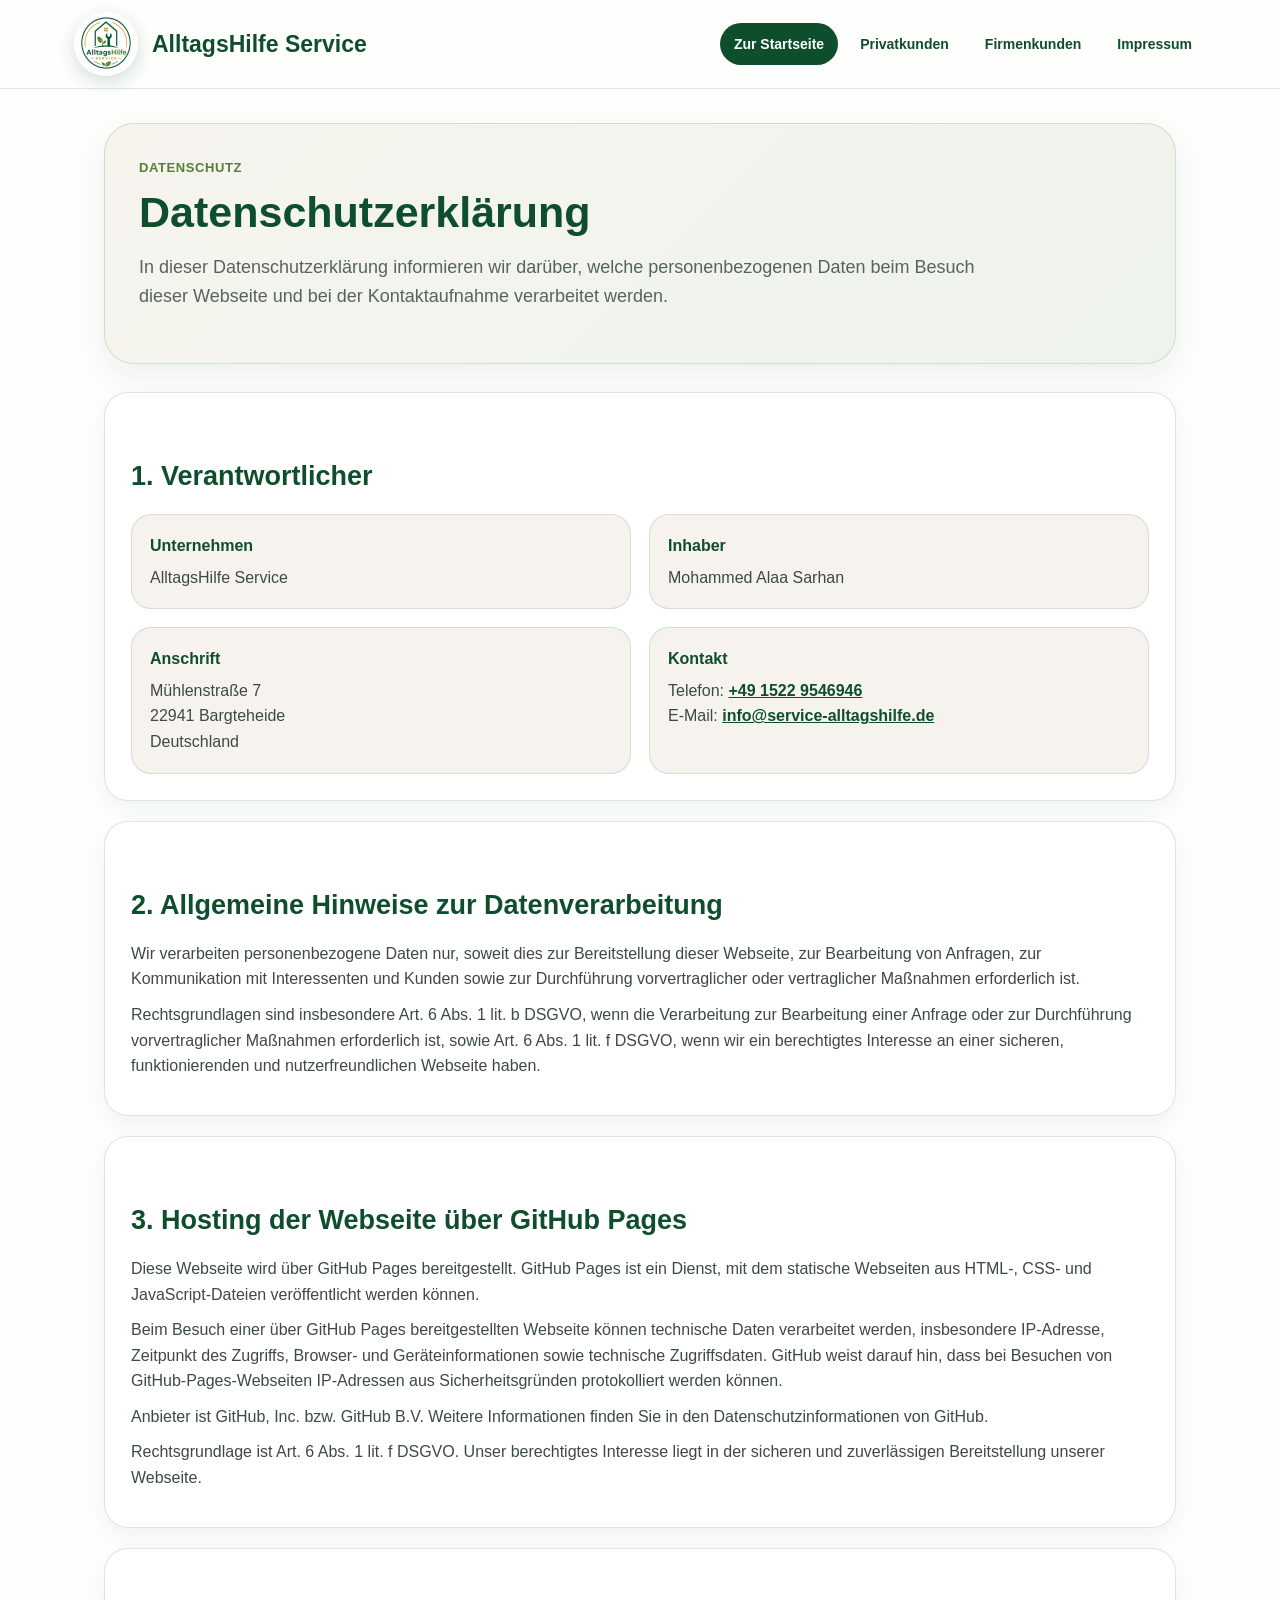
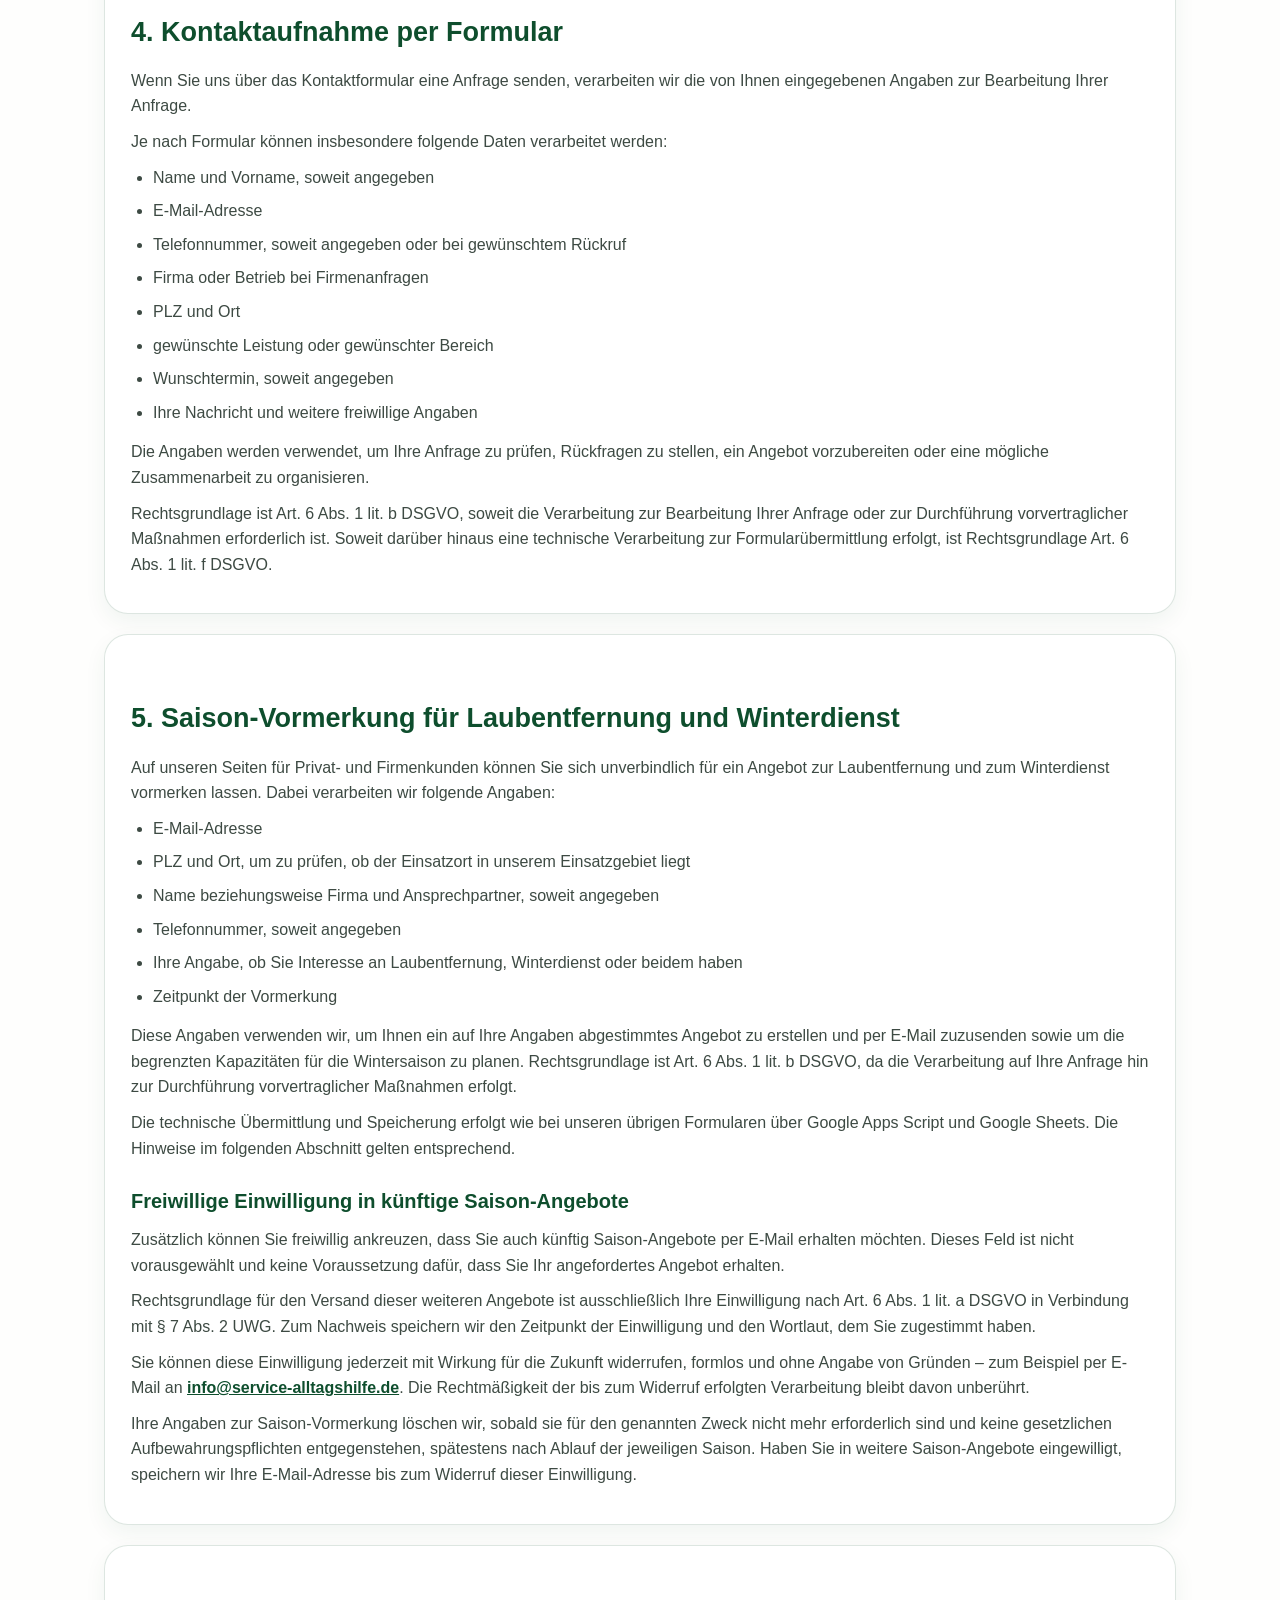
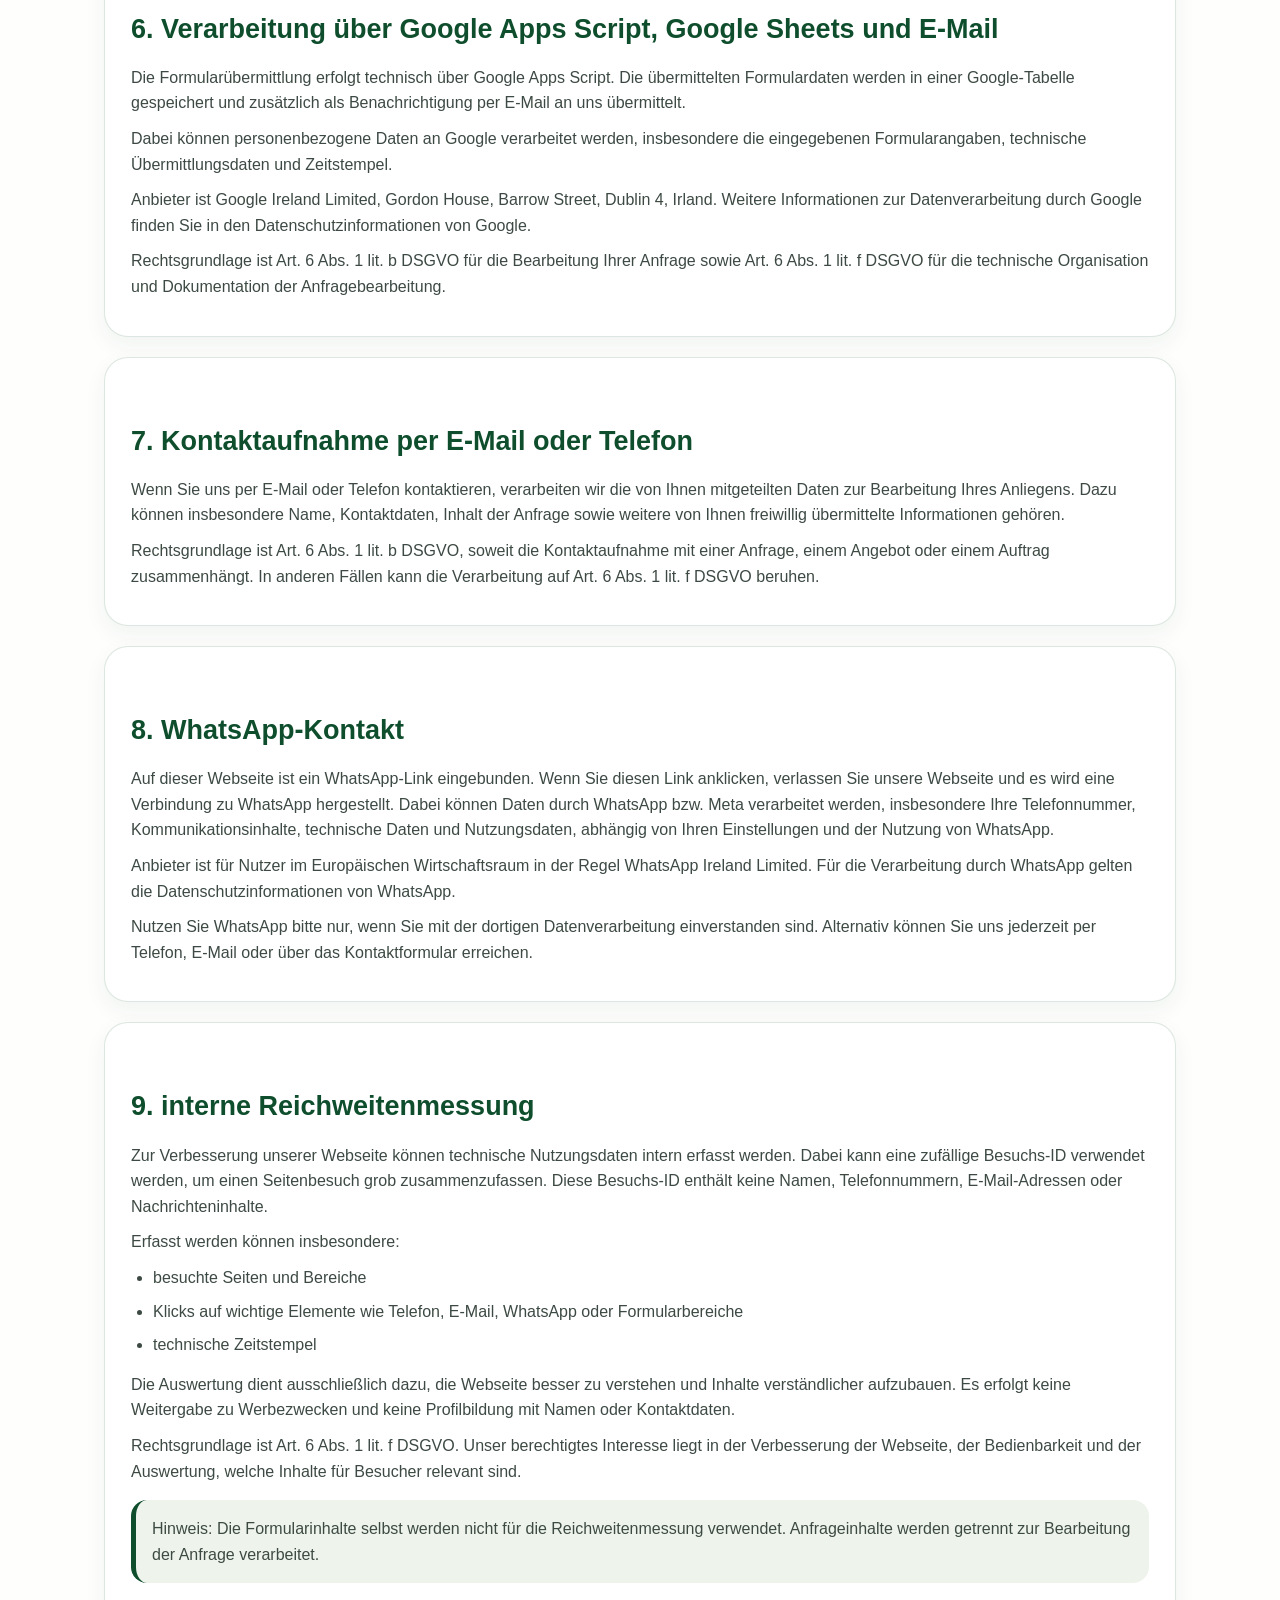
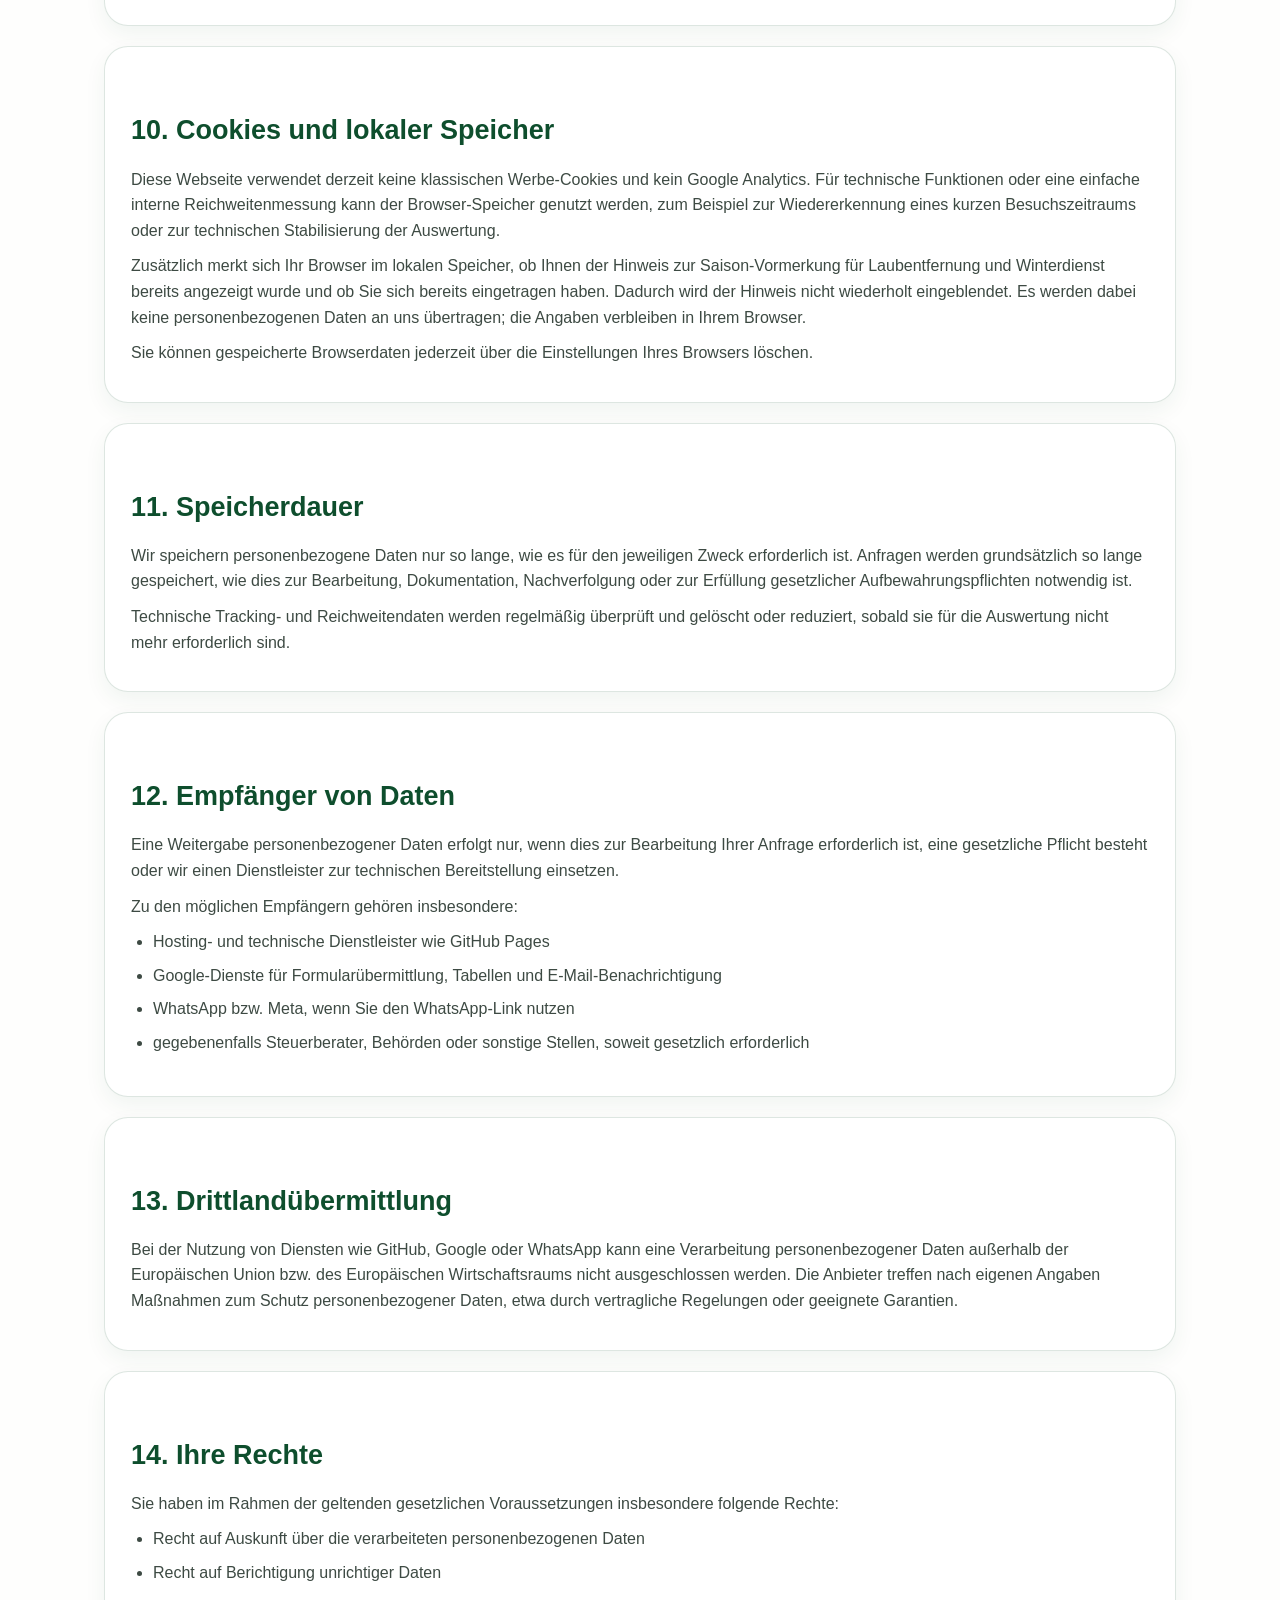
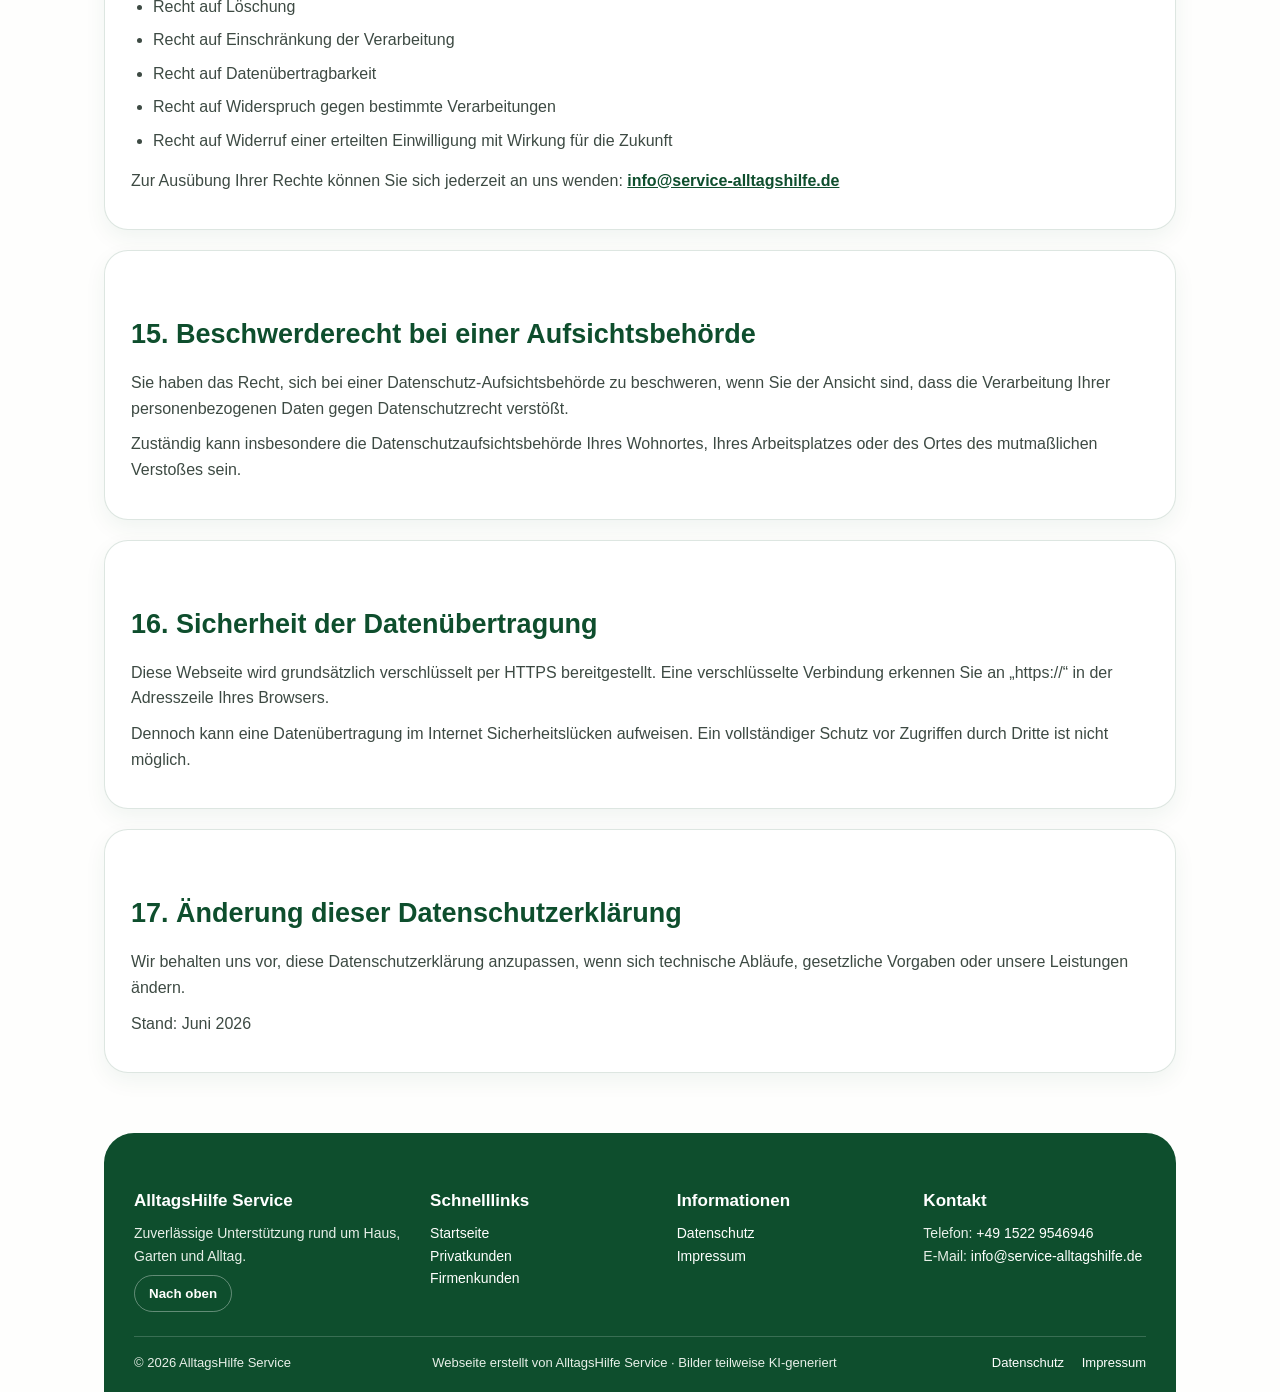
==== datenschutz/index.html @ b20fd969 "Bilder auf WebP umgestellt: 28 MB auf 1,2 MB Die Privatseite lud bisher rund 18 MB Bilder, die Firme" ====
<!DOCTYPE html>
<html lang="de">
<head>
<meta charset="UTF-8">
<meta name="viewport" content="width=device-width, initial-scale=1.0">
<title>Datenschutzerklärung | AlltagsHilfe Service</title>

<style>
*{box-sizing:border-box;margin:0;padding:0;user-select:none}
html{scroll-behavior:smooth}
body{font-family:Arial,sans-serif;background:#fefefd;color:#1f2933;line-height:1.6;cursor:default}
/* Lange deutsche Woerter auf schmalen Displays umbrechen statt ueberlaufen lassen */
h1,h2,h3,p,li{overflow-wrap:break-word;hyphens:auto}
span,a{overflow-wrap:break-word}
input,textarea,select{user-select:text;cursor:text}
a,button{cursor:pointer}
:target{scroll-margin-top:112px}

.header{
  position:sticky;top:0;z-index:100;
  background:rgba(254,254,253,.94);
  backdrop-filter:blur(12px);
  border-bottom:1px solid rgba(14,78,45,.12);
  transition:.25s ease
}
.header.scrolled{background:rgba(254,254,253,.84);box-shadow:0 8px 24px rgba(14,78,45,.08)}
.header-inner{max-width:1180px;margin:auto;padding:12px 24px;display:flex;align-items:center;justify-content:space-between;gap:20px}
.brand{display:flex;align-items:center;gap:14px;color:#0e4e2d;font-weight:900;font-size:23px;text-decoration:none;white-space:nowrap}
.brand img{width:64px;height:64px;border-radius:50%;object-fit:cover;box-shadow:0 6px 18px rgba(14,78,45,.18)}
.nav{display:flex;align-items:center;gap:8px;flex-wrap:wrap}
.nav a{
  height:42px;display:inline-flex;align-items:center;justify-content:center;
  color:#0e4e2d;text-decoration:none;font-weight:800;padding:0 14px;
  border-radius:999px;background:transparent;border:0;font-size:14px;line-height:1;font-family:inherit;transition:.2s ease
}
.nav a:hover{background:#eef4ec}
.home-btn{background:#0e4e2d!important;color:#fefefd!important}
.home-btn:hover{background:#08391f!important}

.wrap{max-width:1120px;margin:auto;padding:34px 24px 0}
.kicker{color:#548031;font-weight:900;text-transform:uppercase;font-size:13px;letter-spacing:.6px;margin-bottom:10px}
h1,h2,h3{color:#0e4e2d}
h1{font-size:43px;line-height:1.08;margin-bottom:18px}
h2{font-size:27px;margin:36px 0 14px}
h3{font-size:20px;margin:24px 0 10px}
.lead{font-size:18px;color:#56645d;max-width:850px;margin-bottom:18px}

.legal-hero{
  background:
    linear-gradient(135deg,rgba(246,243,238,.96),rgba(238,244,236,.96)),
    linear-gradient(135deg,#f6f3ee 0%,#eef4ec 55%,#dfe9dc 100%);
  border:1px solid rgba(14,78,45,.14);
  border-radius:30px;
  padding:34px;
  box-shadow:0 12px 34px rgba(14,78,45,.08);
  margin-bottom:28px
}
.legal-card{
  background:white;
  border:1px solid rgba(14,78,45,.14);
  border-radius:24px;
  padding:26px;
  box-shadow:0 8px 22px rgba(14,78,45,.06);
  margin:20px 0
}
.legal-card p{color:#3d4a43;margin-bottom:10px}
.legal-card ul{padding-left:22px;margin:10px 0 14px;color:#3d4a43}
.legal-card li{margin-bottom:8px}
.legal-card a{color:#0e4e2d;font-weight:900}
.info-grid{display:grid;grid-template-columns:1fr 1fr;gap:18px;margin-top:16px}
.info-box{
  background:#f6f3ee;
  border:1px solid rgba(14,78,45,.14);
  border-radius:20px;
  padding:18px
}
.info-box strong{display:block;color:#0e4e2d;margin-bottom:6px}
.info-box span{display:block;color:#3d4a43}
.note{background:#eef4ec;border-left:5px solid #0e4e2d;border-radius:16px;padding:16px;margin:16px 0;color:#3d4a43}

.footer{margin-top:60px;background:#0e4e2d;color:white;border-radius:30px 30px 0 0;padding:30px 30px 18px}
.footer-main{display:grid;grid-template-columns:1.1fr .9fr .9fr .9fr;gap:24px;margin-bottom:24px}
.footer h3{color:white;font-size:17px;margin-bottom:8px}
.footer p,.footer li{color:#e7efe8;font-size:14px}
.footer ul{list-style:none}
.footer a{color:#fefefd;text-decoration:none}
.footer a:hover{text-decoration:underline}
.top-link{display:inline-block;border:1px solid rgba(255,255,255,.35);padding:10px 14px;border-radius:999px;font-weight:900;margin-top:8px;background:transparent;color:#fefefd;font-family:inherit}
.top-link:hover{background:rgba(255,255,255,.12)}
.footer-bottom{border-top:1px solid rgba(255,255,255,.18);padding-top:16px;display:flex;justify-content:space-between;gap:12px;flex-wrap:wrap;font-size:13px;color:#e7efe8}
.footer-bottom a{margin-left:14px}

@media(max-width:900px){
  .header-inner{display:block}
  .nav{margin-top:14px}
  .info-grid,.footer-main{grid-template-columns:1fr}
  h1{font-size:33px}
  h2{font-size:25px}
  .brand img{width:58px;height:58px}
  .legal-hero{padding:26px}
}


/* Mobile Menü final: kompakt, klappt nur bei Bedarf auf */
.mobile-menu-toggle{
  display:none;
  border:1px solid rgba(14,78,45,.18);
  background:#0e4e2d;
  color:#fefefd;
  border-radius:999px;
  padding:10px 14px;
  font-family:inherit;
  font-weight:900;
  line-height:1;
}

@media(max-width:900px){
  .header{
    position:sticky;
    top:0;
    background:rgba(254,254,253,.90);
    backdrop-filter:blur(10px);
    box-shadow:0 8px 18px rgba(14,78,45,.08);
  }

  .header-inner{
    display:flex!important;
    align-items:center;
    justify-content:space-between;
    gap:10px;
    padding:8px 14px;
  }

  .brand{
    font-size:17px;
    gap:9px;
  }

  .brand img{
    width:44px!important;
    height:44px!important;
  }

  .mobile-menu-toggle{
    display:inline-flex;
    align-items:center;
    justify-content:center;
  }

  .nav{
    display:none;
    width:100%;
    flex-direction:column;
    align-items:stretch;
    gap:6px;
    margin-top:8px!important;
    padding:8px;
    max-height:68vh;
    overflow:auto;
    background:rgba(254,254,253,.98);
    border:1px solid rgba(14,78,45,.13);
    border-radius:18px;
    box-shadow:0 12px 28px rgba(14,78,45,.12);
  }

  .nav.open{
    display:flex;
  }

  .nav a,
  .dropbtn{
    width:100%;
    height:auto;
    min-height:40px;
    justify-content:flex-start;
    padding:10px 12px;
    border-radius:14px;
  }

  .dropdown{
    width:100%;
  }

  .dropdown-content{
    display:none;
    position:static;
    top:auto;
    left:auto;
    width:100%;
    min-width:0;
    padding:6px;
    margin-top:4px;
    border:0;
    border-radius:14px;
    box-shadow:none;
    background:#eef4ec;
  }

  .dropdown:hover .dropdown-content{
    display:none;
  }

  .dropdown.open .dropdown-content{
    display:block;
  }
}

</style>
</head>

<body>

<header class="header" id="oben">
  <div class="header-inner">
    <a class="brand" href="../">
      <img src="../bilder/Logo.webp" alt="AlltagsHilfe Service Logo">
      <span>AlltagsHilfe Service</span>
    </a>


    <button class="mobile-menu-toggle" type="button" aria-label="Menü öffnen" aria-expanded="false">Menü</button>

    <nav class="nav">
      <a href="../" class="home-btn">Zur Startseite</a>
      <a href="../privat/">Privatkunden</a>
      <a href="../firmen/">Firmenkunden</a>
      <a href="../impressum/">Impressum</a>
    </nav>
  </div>
</header>

<div class="wrap">

<section class="legal-hero">
  <div class="kicker">Datenschutz</div>
  <h1>Datenschutz&shy;erklärung</h1>
  <p class="lead">
    In dieser Datenschutzerklärung informieren wir darüber, welche personenbezogenen Daten beim Besuch dieser Webseite und bei der Kontaktaufnahme verarbeitet werden.
  </p>
</section>

<section class="legal-card">
  <h2>1. Verantwortlicher</h2>

  <div class="info-grid">
    <div class="info-box">
      <strong>Unternehmen</strong>
      <span>AlltagsHilfe Service</span>
    </div>

    <div class="info-box">
      <strong>Inhaber</strong>
      <span>Mohammed Alaa Sarhan</span>
    </div>

    <div class="info-box">
      <strong>Anschrift</strong>
      <span>Mühlenstraße 7<br>22941 Bargteheide<br>Deutschland</span>
    </div>

    <div class="info-box">
      <strong>Kontakt</strong>
      <span>Telefon: <a href="tel:+4915229546946">+49 1522 9546946</a><br>
      E-Mail: <a href="mailto:info@service-alltagshilfe.de">info@service-alltagshilfe.de</a></span>
    </div>
  </div>
</section>

<section class="legal-card">
  <h2>2. Allgemeine Hinweise zur Daten&shy;verarbeitung</h2>
  <p>
    Wir verarbeiten personenbezogene Daten nur, soweit dies zur Bereitstellung dieser Webseite, zur Bearbeitung von Anfragen, zur Kommunikation mit Interessenten und Kunden sowie zur Durchführung vorvertraglicher oder vertraglicher Maßnahmen erforderlich ist.
  </p>
  <p>
    Rechtsgrundlagen sind insbesondere Art. 6 Abs. 1 lit. b DSGVO, wenn die Verarbeitung zur Bearbeitung einer Anfrage oder zur Durchführung vorvertraglicher Maßnahmen erforderlich ist, sowie Art. 6 Abs. 1 lit. f DSGVO, wenn wir ein berechtigtes Interesse an einer sicheren, funktionierenden und nutzerfreundlichen Webseite haben.
  </p>
</section>

<section class="legal-card">
  <h2>3. Hosting der Webseite über GitHub Pages</h2>
  <p>
    Diese Webseite wird über GitHub Pages bereitgestellt. GitHub Pages ist ein Dienst, mit dem statische Webseiten aus HTML-, CSS- und JavaScript-Dateien veröffentlicht werden können.
  </p>
  <p>
    Beim Besuch einer über GitHub Pages bereitgestellten Webseite können technische Daten verarbeitet werden, insbesondere IP-Adresse, Zeitpunkt des Zugriffs, Browser- und Geräteinformationen sowie technische Zugriffsdaten. GitHub weist darauf hin, dass bei Besuchen von GitHub-Pages-Webseiten IP-Adressen aus Sicherheitsgründen protokolliert werden können.
  </p>
  <p>
    Anbieter ist GitHub, Inc. bzw. GitHub B.V. Weitere Informationen finden Sie in den Datenschutzinformationen von GitHub.
  </p>
  <p>
    Rechtsgrundlage ist Art. 6 Abs. 1 lit. f DSGVO. Unser berechtigtes Interesse liegt in der sicheren und zuverlässigen Bereitstellung unserer Webseite.
  </p>
</section>

<section class="legal-card">
  <h2>4. Kontaktaufnahme per Formular</h2>
  <p>
    Wenn Sie uns über das Kontaktformular eine Anfrage senden, verarbeiten wir die von Ihnen eingegebenen Angaben zur Bearbeitung Ihrer Anfrage.
  </p>
  <p>Je nach Formular können insbesondere folgende Daten verarbeitet werden:</p>
  <ul>
    <li>Name und Vorname, soweit angegeben</li>
    <li>E-Mail-Adresse</li>
    <li>Telefonnummer, soweit angegeben oder bei gewünschtem Rückruf</li>
    <li>Firma oder Betrieb bei Firmenanfragen</li>
    <li>PLZ und Ort</li>
    <li>gewünschte Leistung oder gewünschter Bereich</li>
    <li>Wunschtermin, soweit angegeben</li>
    <li>Ihre Nachricht und weitere freiwillige Angaben</li>
  </ul>
  <p>
    Die Angaben werden verwendet, um Ihre Anfrage zu prüfen, Rückfragen zu stellen, ein Angebot vorzubereiten oder eine mögliche Zusammenarbeit zu organisieren.
  </p>
  <p>
    Rechtsgrundlage ist Art. 6 Abs. 1 lit. b DSGVO, soweit die Verarbeitung zur Bearbeitung Ihrer Anfrage oder zur Durchführung vorvertraglicher Maßnahmen erforderlich ist. Soweit darüber hinaus eine technische Verarbeitung zur Formularübermittlung erfolgt, ist Rechtsgrundlage Art. 6 Abs. 1 lit. f DSGVO.
  </p>
</section>

<section class="legal-card">
  <h2>5. Saison-Vormerkung für Laubentfernung und Winterdienst</h2>
  <p>
    Auf unseren Seiten für Privat- und Firmenkunden können Sie sich unverbindlich für ein Angebot zur Laubentfernung und zum Winterdienst vormerken lassen. Dabei verarbeiten wir folgende Angaben:
  </p>
  <ul>
    <li>E-Mail-Adresse</li>
    <li>PLZ und Ort, um zu prüfen, ob der Einsatzort in unserem Einsatzgebiet liegt</li>
    <li>Name beziehungsweise Firma und Ansprechpartner, soweit angegeben</li>
    <li>Telefonnummer, soweit angegeben</li>
    <li>Ihre Angabe, ob Sie Interesse an Laubentfernung, Winterdienst oder beidem haben</li>
    <li>Zeitpunkt der Vormerkung</li>
  </ul>
  <p>
    Diese Angaben verwenden wir, um Ihnen ein auf Ihre Angaben abgestimmtes Angebot zu erstellen und per E-Mail zuzusenden sowie um die begrenzten Kapazitäten für die Wintersaison zu planen. Rechtsgrundlage ist Art. 6 Abs. 1 lit. b DSGVO, da die Verarbeitung auf Ihre Anfrage hin zur Durchführung vorvertraglicher Maßnahmen erfolgt.
  </p>
  <p>
    Die technische Übermittlung und Speicherung erfolgt wie bei unseren übrigen Formularen über Google Apps Script und Google Sheets. Die Hinweise im folgenden Abschnitt gelten entsprechend.
  </p>

  <h3>Freiwillige Einwilligung in künftige Saison-Angebote</h3>
  <p>
    Zusätzlich können Sie freiwillig ankreuzen, dass Sie auch künftig Saison-Angebote per E-Mail erhalten möchten. Dieses Feld ist nicht vorausgewählt und keine Voraussetzung dafür, dass Sie Ihr angefordertes Angebot erhalten.
  </p>
  <p>
    Rechtsgrundlage für den Versand dieser weiteren Angebote ist ausschließlich Ihre Einwilligung nach Art. 6 Abs. 1 lit. a DSGVO in Verbindung mit § 7 Abs. 2 UWG. Zum Nachweis speichern wir den Zeitpunkt der Einwilligung und den Wortlaut, dem Sie zugestimmt haben.
  </p>
  <p>
    Sie können diese Einwilligung jederzeit mit Wirkung für die Zukunft widerrufen, formlos und ohne Angabe von Gründen – zum Beispiel per E-Mail an <a href="mailto:info@service-alltagshilfe.de">info@service-alltagshilfe.de</a>. Die Rechtmäßigkeit der bis zum Widerruf erfolgten Verarbeitung bleibt davon unberührt.
  </p>
  <p>
    Ihre Angaben zur Saison-Vormerkung löschen wir, sobald sie für den genannten Zweck nicht mehr erforderlich sind und keine gesetzlichen Aufbewahrungspflichten entgegenstehen, spätestens nach Ablauf der jeweiligen Saison. Haben Sie in weitere Saison-Angebote eingewilligt, speichern wir Ihre E-Mail-Adresse bis zum Widerruf dieser Einwilligung.
  </p>
</section>

<section class="legal-card">
  <h2>6. Verarbeitung über Google Apps Script, Google Sheets und E-Mail</h2>
  <p>
    Die Formularübermittlung erfolgt technisch über Google Apps Script. Die übermittelten Formulardaten werden in einer Google-Tabelle gespeichert und zusätzlich als Benachrichtigung per E-Mail an uns übermittelt.
  </p>
  <p>
    Dabei können personenbezogene Daten an Google verarbeitet werden, insbesondere die eingegebenen Formularangaben, technische Übermittlungsdaten und Zeitstempel.
  </p>
  <p>
    Anbieter ist Google Ireland Limited, Gordon House, Barrow Street, Dublin 4, Irland. Weitere Informationen zur Datenverarbeitung durch Google finden Sie in den Datenschutzinformationen von Google.
  </p>
  <p>
    Rechtsgrundlage ist Art. 6 Abs. 1 lit. b DSGVO für die Bearbeitung Ihrer Anfrage sowie Art. 6 Abs. 1 lit. f DSGVO für die technische Organisation und Dokumentation der Anfragebearbeitung.
  </p>
</section>

<section class="legal-card">
  <h2>7. Kontaktaufnahme per E-Mail oder Telefon</h2>
  <p>
    Wenn Sie uns per E-Mail oder Telefon kontaktieren, verarbeiten wir die von Ihnen mitgeteilten Daten zur Bearbeitung Ihres Anliegens. Dazu können insbesondere Name, Kontaktdaten, Inhalt der Anfrage sowie weitere von Ihnen freiwillig übermittelte Informationen gehören.
  </p>
  <p>
    Rechtsgrundlage ist Art. 6 Abs. 1 lit. b DSGVO, soweit die Kontaktaufnahme mit einer Anfrage, einem Angebot oder einem Auftrag zusammenhängt. In anderen Fällen kann die Verarbeitung auf Art. 6 Abs. 1 lit. f DSGVO beruhen.
  </p>
</section>

<section class="legal-card">
  <h2>8. WhatsApp-Kontakt</h2>
  <p>
    Auf dieser Webseite ist ein WhatsApp-Link eingebunden. Wenn Sie diesen Link anklicken, verlassen Sie unsere Webseite und es wird eine Verbindung zu WhatsApp hergestellt. Dabei können Daten durch WhatsApp bzw. Meta verarbeitet werden, insbesondere Ihre Telefonnummer, Kommunikationsinhalte, technische Daten und Nutzungsdaten, abhängig von Ihren Einstellungen und der Nutzung von WhatsApp.
  </p>
  <p>
    Anbieter ist für Nutzer im Europäischen Wirtschaftsraum in der Regel WhatsApp Ireland Limited. Für die Verarbeitung durch WhatsApp gelten die Datenschutzinformationen von WhatsApp.
  </p>
  <p>
    Nutzen Sie WhatsApp bitte nur, wenn Sie mit der dortigen Datenverarbeitung einverstanden sind. Alternativ können Sie uns jederzeit per Telefon, E-Mail oder über das Kontaktformular erreichen.
  </p>
</section>

<section class="legal-card">
  <h2>9. interne Reichweiten&shy;messung</h2>
  <p>
    Zur Verbesserung unserer Webseite können technische Nutzungsdaten intern erfasst werden. Dabei kann eine zufällige Besuchs-ID verwendet werden, um einen Seitenbesuch grob zusammenzufassen. Diese Besuchs-ID enthält keine Namen, Telefonnummern, E-Mail-Adressen oder Nachrichteninhalte.
  </p>
  <p>Erfasst werden können insbesondere:</p>
  <ul>
    <li>besuchte Seiten und Bereiche</li>
    <li>Klicks auf wichtige Elemente wie Telefon, E-Mail, WhatsApp oder Formularbereiche</li>
    <li>technische Zeitstempel</li>
  </ul>
  <p>
    Die Auswertung dient ausschließlich dazu, die Webseite besser zu verstehen und Inhalte verständlicher aufzubauen. Es erfolgt keine Weitergabe zu Werbezwecken und keine Profilbildung mit Namen oder Kontaktdaten.
  </p>
  <p>
    Rechtsgrundlage ist Art. 6 Abs. 1 lit. f DSGVO. Unser berechtigtes Interesse liegt in der Verbesserung der Webseite, der Bedienbarkeit und der Auswertung, welche Inhalte für Besucher relevant sind.
  </p>
  <div class="note">
    Hinweis: Die Formularinhalte selbst werden nicht für die Reichweitenmessung verwendet. Anfrageinhalte werden getrennt zur Bearbeitung der Anfrage verarbeitet.
  </div>
</section>

<section class="legal-card">
  <h2>10. Cookies und lokaler Speicher</h2>
  <p>
    Diese Webseite verwendet derzeit keine klassischen Werbe-Cookies und kein Google Analytics. Für technische Funktionen oder eine einfache interne Reichweitenmessung kann der Browser-Speicher genutzt werden, zum Beispiel zur Wiedererkennung eines kurzen Besuchszeitraums oder zur technischen Stabilisierung der Auswertung.
  </p>
  <p>
    Zusätzlich merkt sich Ihr Browser im lokalen Speicher, ob Ihnen der Hinweis zur Saison-Vormerkung für Laubentfernung und Winterdienst bereits angezeigt wurde und ob Sie sich bereits eingetragen haben. Dadurch wird der Hinweis nicht wiederholt eingeblendet. Es werden dabei keine personenbezogenen Daten an uns übertragen; die Angaben verbleiben in Ihrem Browser.
  </p>
  <p>
    Sie können gespeicherte Browserdaten jederzeit über die Einstellungen Ihres Browsers löschen.
  </p>
</section>

<section class="legal-card">
  <h2>11. Speicherdauer</h2>
  <p>
    Wir speichern personenbezogene Daten nur so lange, wie es für den jeweiligen Zweck erforderlich ist. Anfragen werden grundsätzlich so lange gespeichert, wie dies zur Bearbeitung, Dokumentation, Nachverfolgung oder zur Erfüllung gesetzlicher Aufbewahrungspflichten notwendig ist.
  </p>
  <p>
    Technische Tracking- und Reichweitendaten werden regelmäßig überprüft und gelöscht oder reduziert, sobald sie für die Auswertung nicht mehr erforderlich sind.
  </p>
</section>

<section class="legal-card">
  <h2>12. Empfänger von Daten</h2>
  <p>
    Eine Weitergabe personenbezogener Daten erfolgt nur, wenn dies zur Bearbeitung Ihrer Anfrage erforderlich ist, eine gesetzliche Pflicht besteht oder wir einen Dienstleister zur technischen Bereitstellung einsetzen.
  </p>
  <p>Zu den möglichen Empfängern gehören insbesondere:</p>
  <ul>
    <li>Hosting- und technische Dienstleister wie GitHub Pages</li>
    <li>Google-Dienste für Formularübermittlung, Tabellen und E-Mail-Benachrichtigung</li>
    <li>WhatsApp bzw. Meta, wenn Sie den WhatsApp-Link nutzen</li>
    <li>gegebenenfalls Steuerberater, Behörden oder sonstige Stellen, soweit gesetzlich erforderlich</li>
  </ul>
</section>

<section class="legal-card">
  <h2>13. Drittland&shy;übermittlung</h2>
  <p>
    Bei der Nutzung von Diensten wie GitHub, Google oder WhatsApp kann eine Verarbeitung personenbezogener Daten außerhalb der Europäischen Union bzw. des Europäischen Wirtschaftsraums nicht ausgeschlossen werden. Die Anbieter treffen nach eigenen Angaben Maßnahmen zum Schutz personenbezogener Daten, etwa durch vertragliche Regelungen oder geeignete Garantien.
  </p>
</section>

<section class="legal-card">
  <h2>14. Ihre Rechte</h2>
  <p>Sie haben im Rahmen der geltenden gesetzlichen Voraussetzungen insbesondere folgende Rechte:</p>
  <ul>
    <li>Recht auf Auskunft über die verarbeiteten personenbezogenen Daten</li>
    <li>Recht auf Berichtigung unrichtiger Daten</li>
    <li>Recht auf Löschung</li>
    <li>Recht auf Einschränkung der Verarbeitung</li>
    <li>Recht auf Datenübertragbarkeit</li>
    <li>Recht auf Widerspruch gegen bestimmte Verarbeitungen</li>
    <li>Recht auf Widerruf einer erteilten Einwilligung mit Wirkung für die Zukunft</li>
  </ul>
  <p>
    Zur Ausübung Ihrer Rechte können Sie sich jederzeit an uns wenden:
    <a href="mailto:info@service-alltagshilfe.de">info@service-alltagshilfe.de</a>
  </p>
</section>

<section class="legal-card">
  <h2>15. Beschwerderecht bei einer Aufsichtsbehörde</h2>
  <p>
    Sie haben das Recht, sich bei einer Datenschutz-Aufsichtsbehörde zu beschweren, wenn Sie der Ansicht sind, dass die Verarbeitung Ihrer personenbezogenen Daten gegen Datenschutzrecht verstößt.
  </p>
  <p>
    Zuständig kann insbesondere die Datenschutzaufsichtsbehörde Ihres Wohnortes, Ihres Arbeitsplatzes oder des Ortes des mutmaßlichen Verstoßes sein.
  </p>
</section>

<section class="legal-card">
  <h2>16. Sicherheit der Datenübertragung</h2>
  <p>
    Diese Webseite wird grundsätzlich verschlüsselt per HTTPS bereitgestellt. Eine verschlüsselte Verbindung erkennen Sie an „https://“ in der Adresszeile Ihres Browsers.
  </p>
  <p>
    Dennoch kann eine Datenübertragung im Internet Sicherheitslücken aufweisen. Ein vollständiger Schutz vor Zugriffen durch Dritte ist nicht möglich.
  </p>
</section>

<section class="legal-card">
  <h2>17. Änderung dieser Datenschutz&shy;erklärung</h2>
  <p>
    Wir behalten uns vor, diese Datenschutzerklärung anzupassen, wenn sich technische Abläufe, gesetzliche Vorgaben oder unsere Leistungen ändern.
  </p>
  <p>
    Stand: Juni 2026
  </p>
</section>

<footer class="footer">
  <div class="footer-main">
    <div>
      <h3>AlltagsHilfe Service</h3>
      <p>Zuverlässige Unterstützung rund um Haus, Garten und Alltag.</p>
      <button class="top-link back-to-top" type="button">Nach oben</button>
    </div>

    <div>
      <h3>Schnelllinks</h3>
      <ul>
        <li><a href="../">Startseite</a></li>
        <li><a href="../privat/">Privatkunden</a></li>
        <li><a href="../firmen/">Firmenkunden</a></li>
      </ul>
    </div>

    <div>
      <h3>Informationen</h3>
      <ul>
        <li><a href="../datenschutz/">Datenschutz</a></li>
        <li><a href="../impressum/">Impressum</a></li>
      </ul>
    </div>

    <div>
      <h3>Kontakt</h3>
      <p>
        Telefon: <a href="tel:+4915229546946">+49 1522 9546946</a><br>
        E-Mail: <a href="mailto:info@service-alltagshilfe.de">info@service-alltagshilfe.de</a>
      </p>
    </div>
  </div>

  <div class="footer-bottom">
    <span>© 2026 AlltagsHilfe Service</span>
    <span>Webseite erstellt von AlltagsHilfe Service · Bilder teilweise KI-generiert</span>
    <span>
      <a href="../datenschutz/">Datenschutz</a>
      <a href="../impressum/">Impressum</a>
    </span>
  </div>
</footer>

</div>

<script>
const header = document.querySelector('.header');

if(header){
  window.addEventListener('scroll', () => {
    window.scrollY > 20 ? header.classList.add('scrolled') : header.classList.remove('scrolled');
  });
}

document.querySelectorAll('.back-to-top').forEach(button => {
  button.addEventListener('click', () => {
    window.scrollTo({ top:0, left:0, behavior:'smooth' });
  });
});


/* Mobile-Menü: nur öffnen, wenn man es braucht */
(function(){
  const menuButton = document.querySelector('.mobile-menu-toggle');
  const nav = document.querySelector('.nav');

  if(menuButton && nav){
    menuButton.addEventListener('click', function(){
      const isOpen = nav.classList.toggle('open');
      menuButton.setAttribute('aria-expanded', isOpen ? 'true' : 'false');
      menuButton.textContent = isOpen ? 'Schließen' : 'Menü';
    });
  }

  document.querySelectorAll('.dropbtn').forEach(button => {
    button.addEventListener('click', function(event){
      if(window.innerWidth > 900) return;

      event.preventDefault();
      event.stopPropagation();

      const currentDropdown = button.closest('.dropdown');
      if(!currentDropdown) return;

      document.querySelectorAll('.dropdown.open').forEach(dropdown => {
        if(dropdown !== currentDropdown){
          dropdown.classList.remove('open');
        }
      });

      currentDropdown.classList.toggle('open');
    });
  });

  document.querySelectorAll('.nav a').forEach(link => {
    link.addEventListener('click', function(){
      if(nav) nav.classList.remove('open');
      if(menuButton){
        menuButton.setAttribute('aria-expanded', 'false');
        menuButton.textContent = 'Menü';
      }
      document.querySelectorAll('.dropdown.open').forEach(dropdown => dropdown.classList.remove('open'));
      document.querySelectorAll('.dropdown.force-close').forEach(dropdown => dropdown.classList.remove('force-close'));
    });
  });

  window.addEventListener('resize', function(){
    if(window.innerWidth > 900){
      if(nav) nav.classList.remove('open');
      if(menuButton){
        menuButton.setAttribute('aria-expanded', 'false');
        menuButton.textContent = 'Menü';
      }
      document.querySelectorAll('.dropdown.open').forEach(dropdown => dropdown.classList.remove('open'));
    }
  });
})();
</script>

</body>
</html>
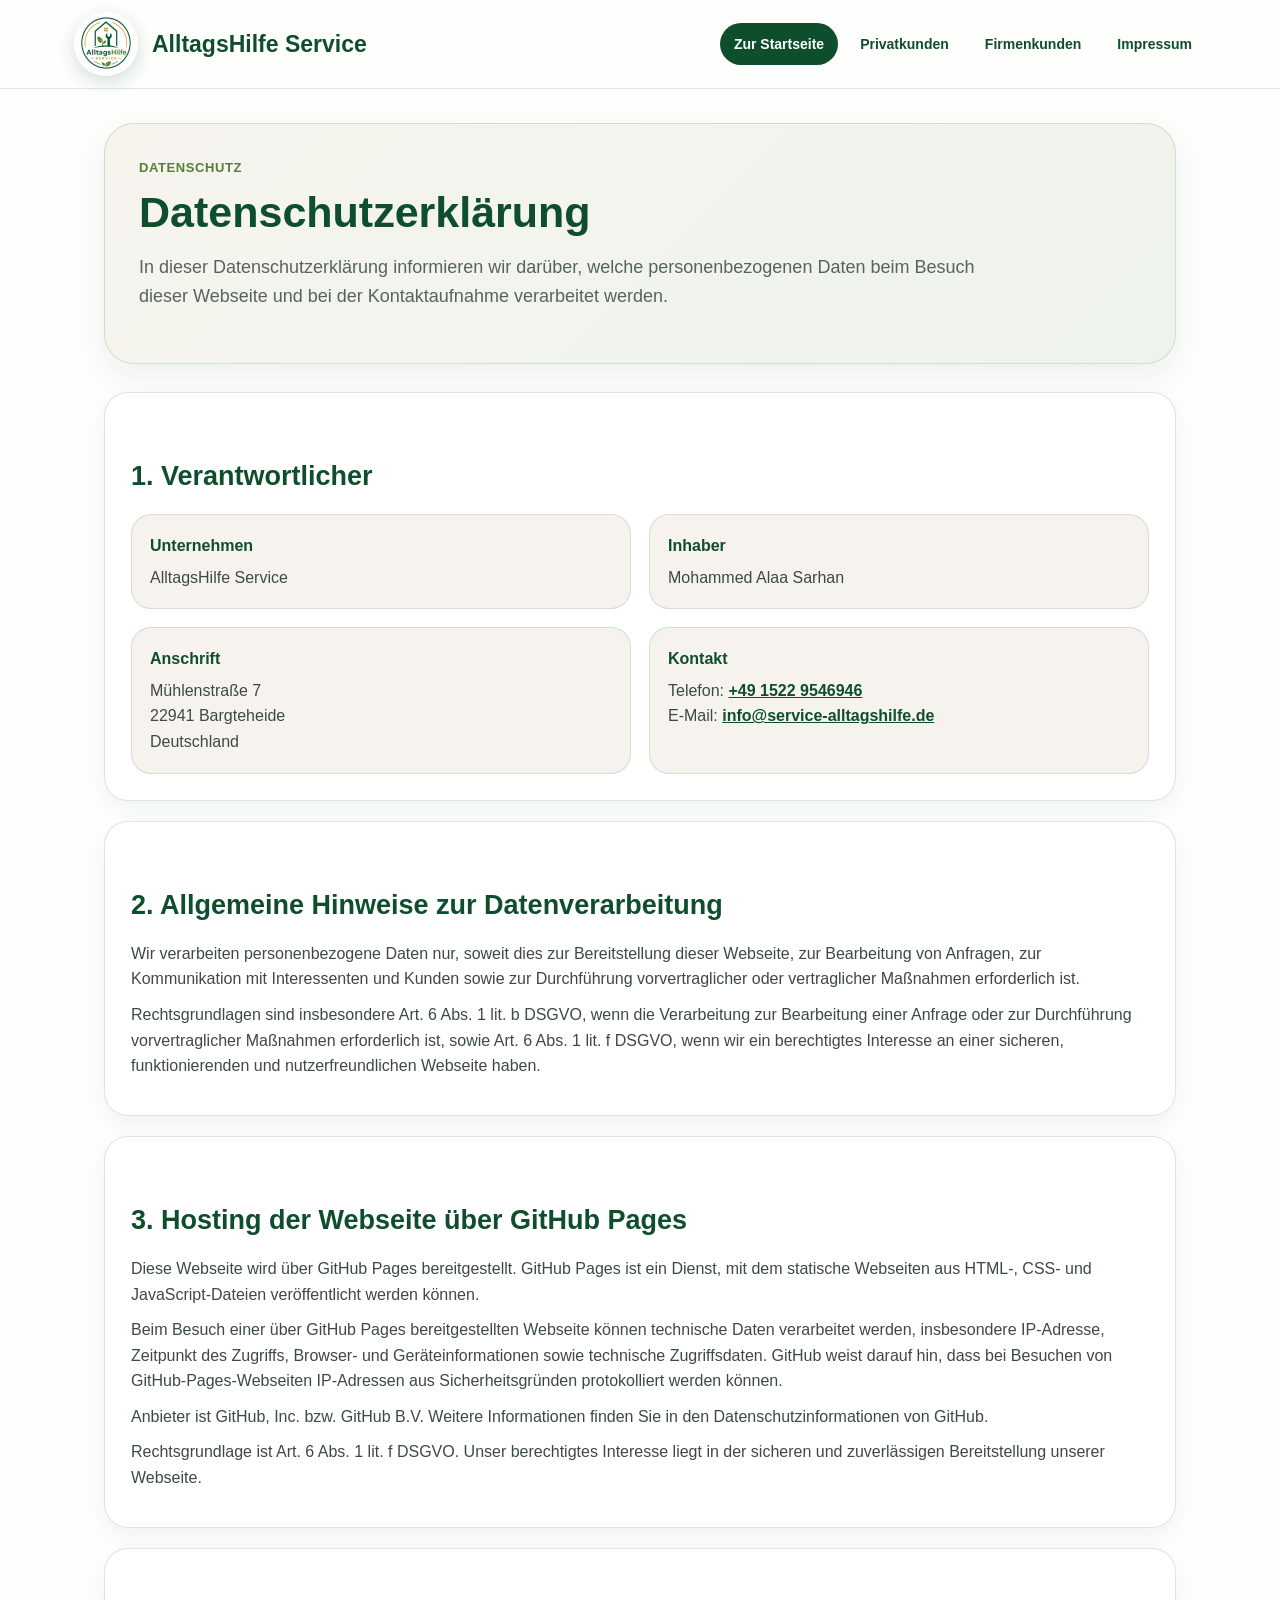
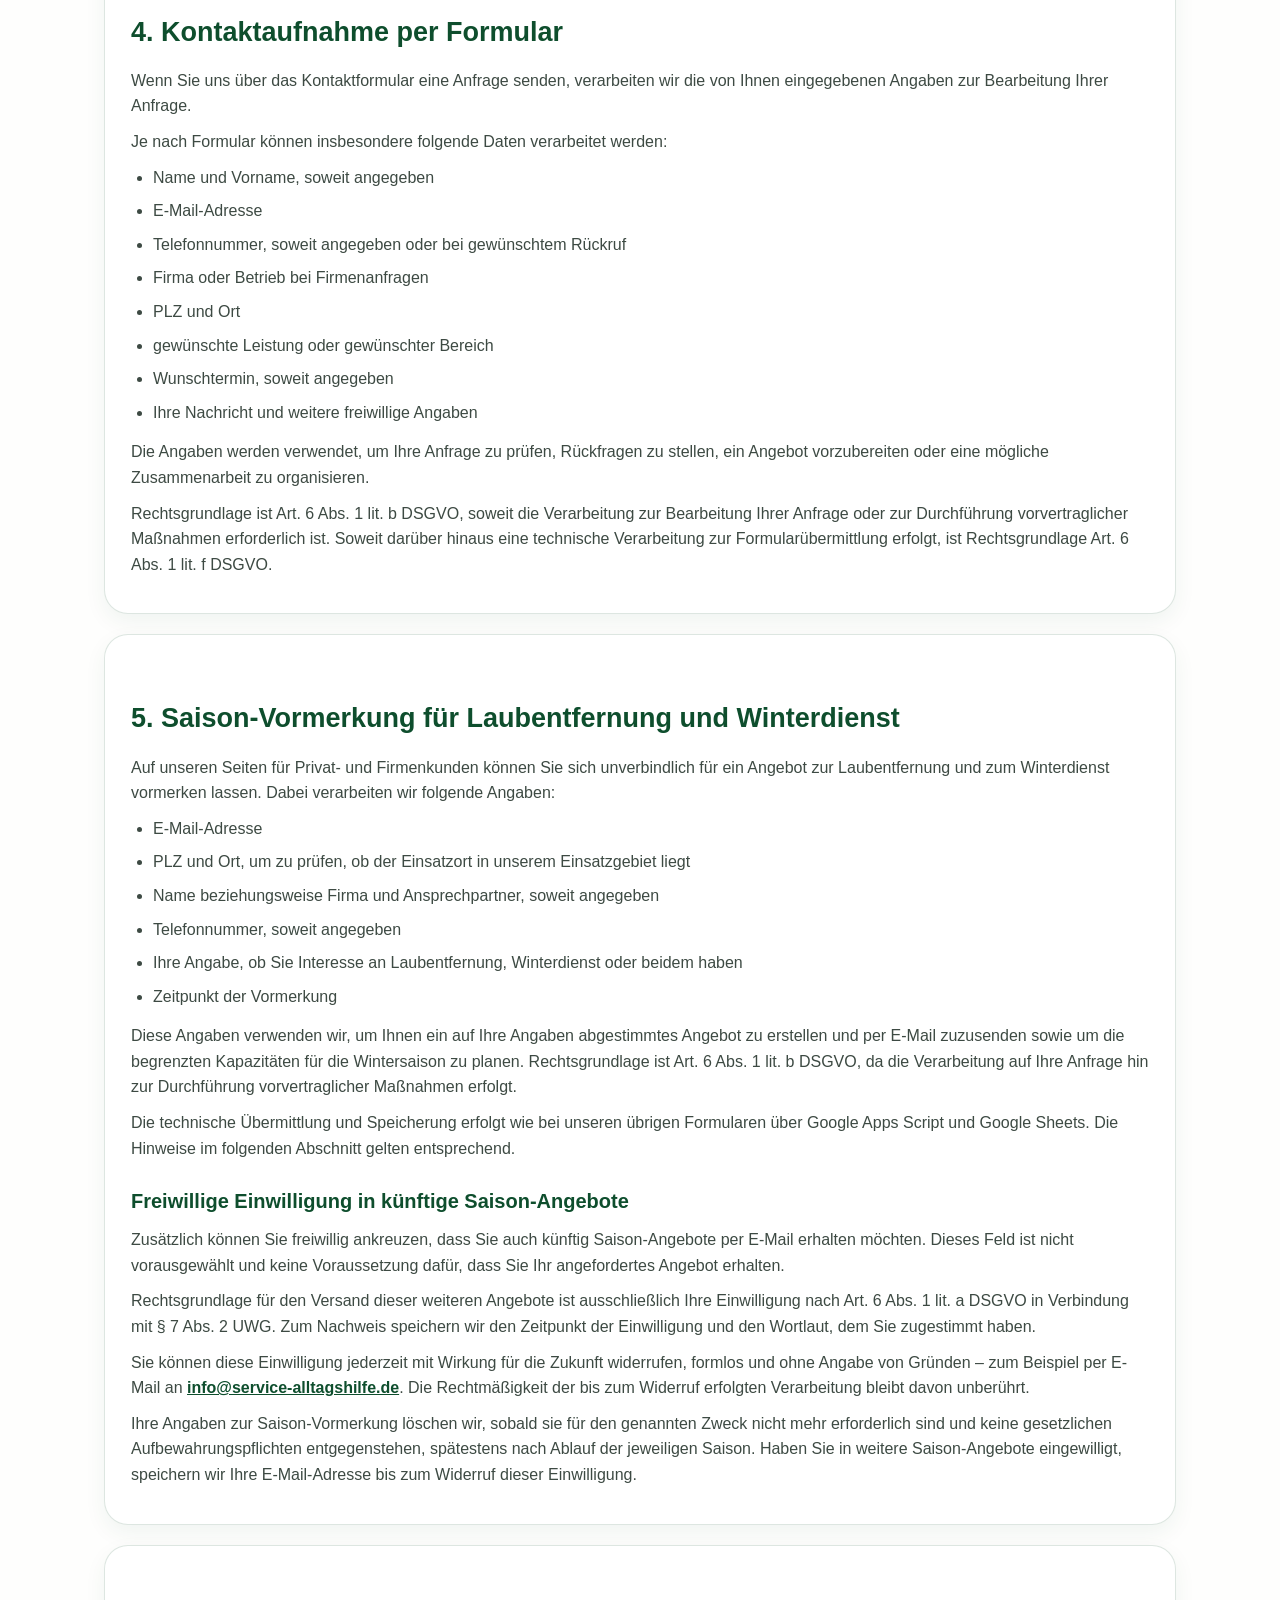
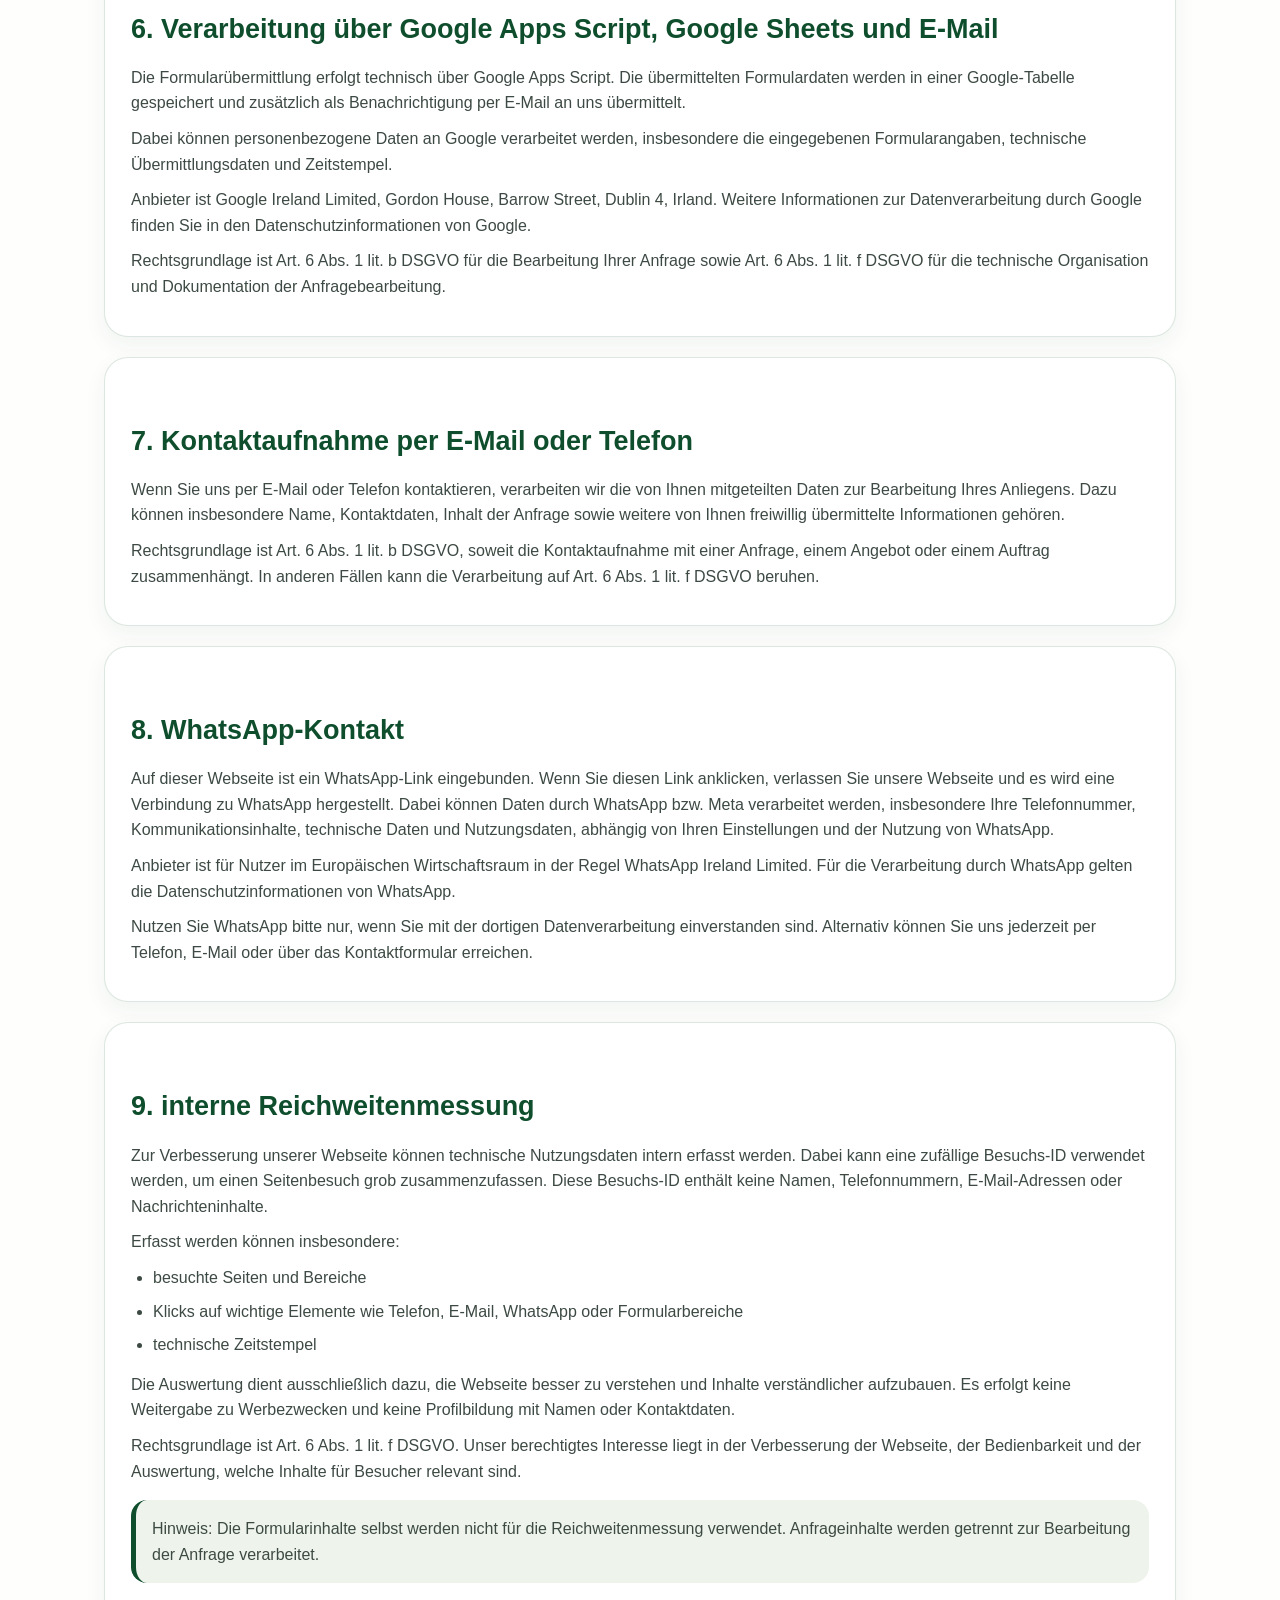
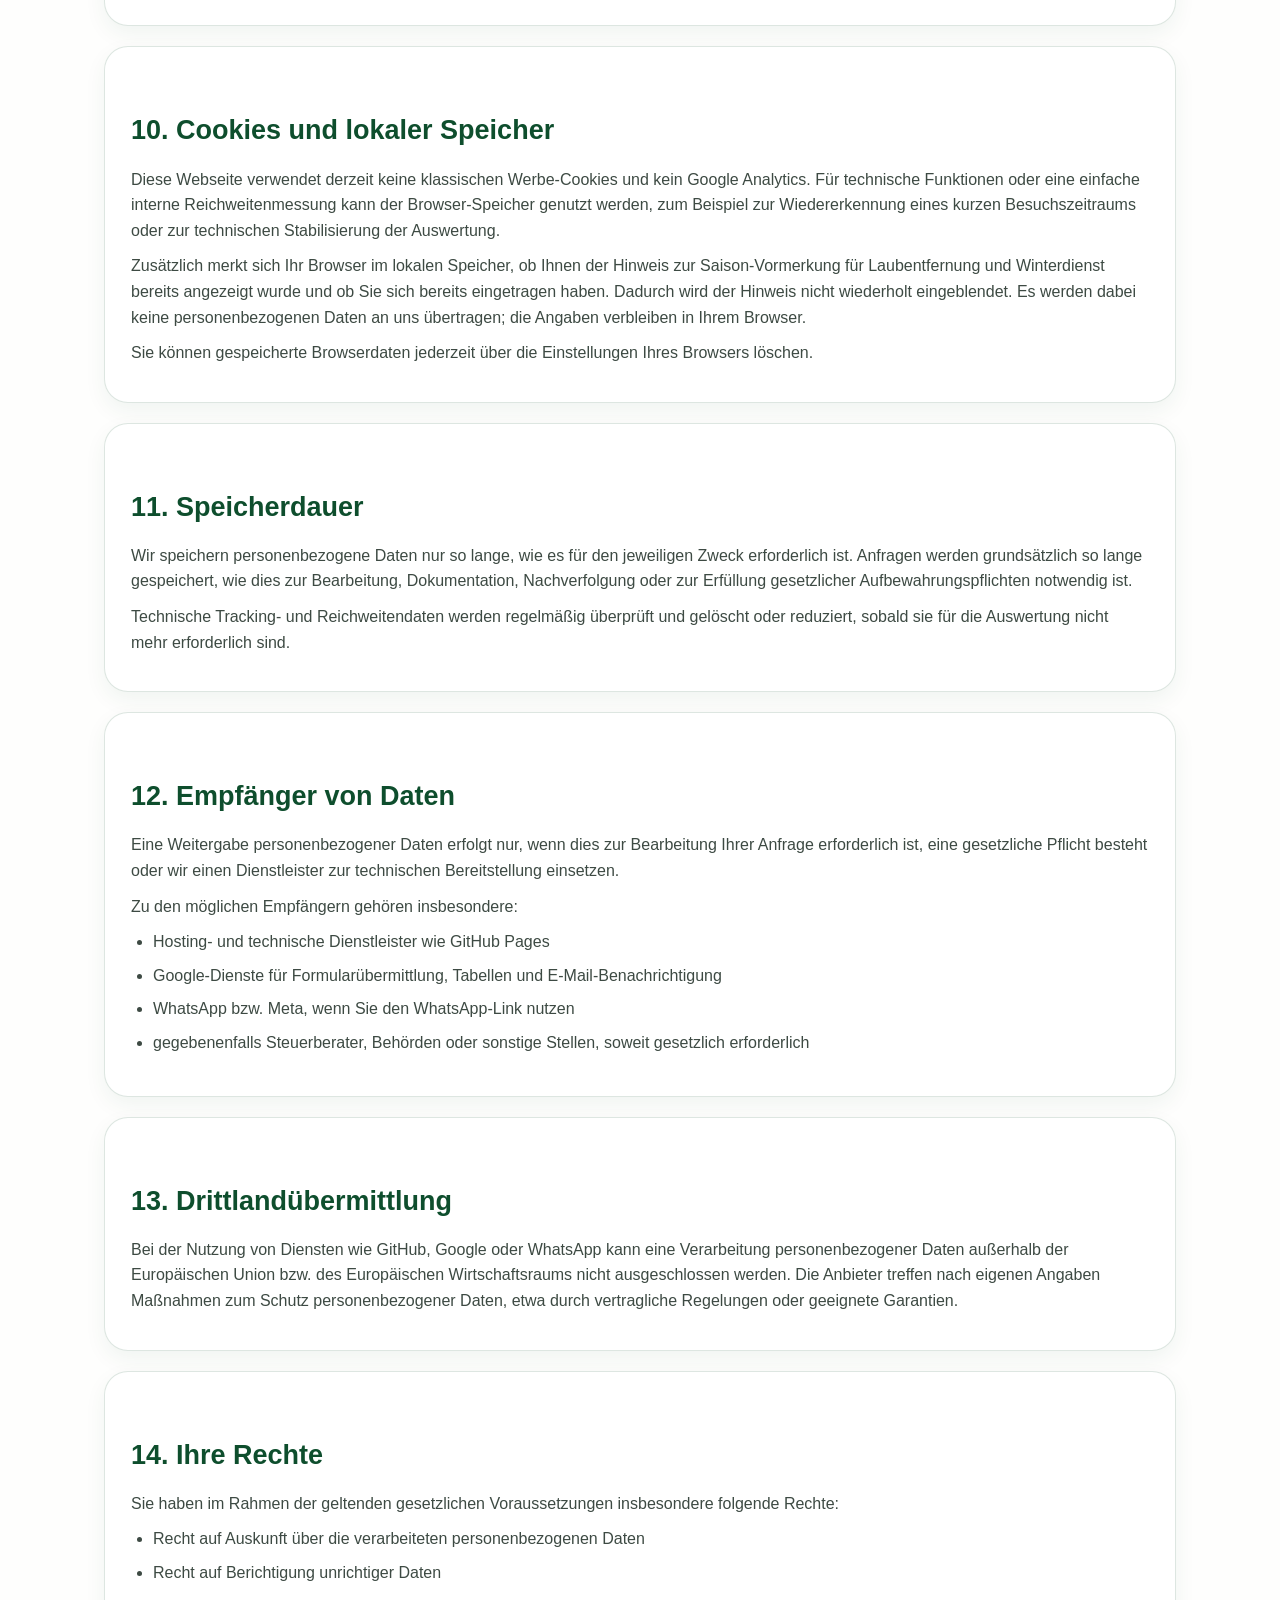
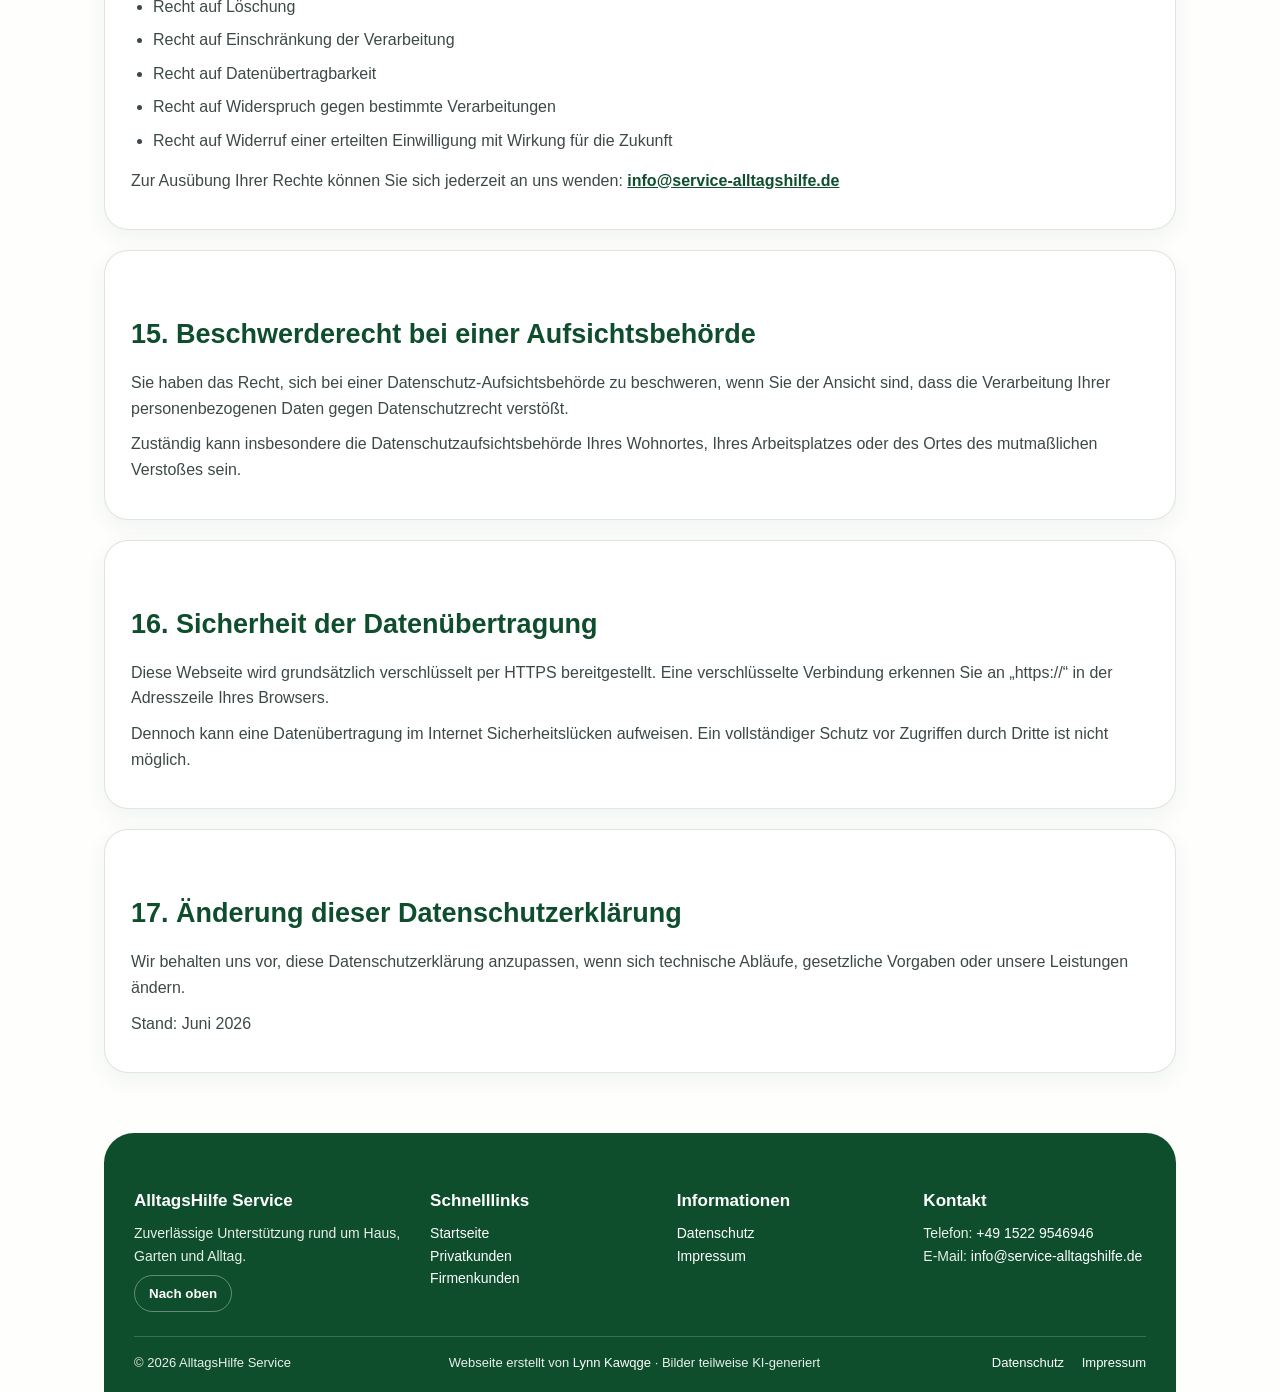
==== commit b3a87bbb: "Seitenersteller im Fussbereich genannt Der Fussbereich schrieb die Seite bisher dem Betreiber selbst" ====
--- a/datenschutz/index.html
+++ b/datenschutz/index.html
@@ -89,6 +89,7 @@
 .top-link:hover{background:rgba(255,255,255,.12)}
 .footer-bottom{border-top:1px solid rgba(255,255,255,.18);padding-top:16px;display:flex;justify-content:space-between;gap:12px;flex-wrap:wrap;font-size:13px;color:#e7efe8}
 .footer-bottom a{margin-left:14px}
+.credit-link{margin-left:0!important;text-decoration:underline}
 
 @media(max-width:900px){
   .header-inner{display:block}
@@ -540,7 +541,7 @@
 
   <div class="footer-bottom">
     <span>© 2026 AlltagsHilfe Service</span>
-    <span>Webseite erstellt von AlltagsHilfe Service · Bilder teilweise KI-generiert</span>
+    <span>Webseite erstellt von <a class="credit-link" href="https://alaasar58.github.io/Lynn-portfolio/" target="_blank" rel="noopener">Lynn Kawqge</a> · Bilder teilweise KI-generiert</span>
     <span>
       <a href="../datenschutz/">Datenschutz</a>
       <a href="../impressum/">Impressum</a>
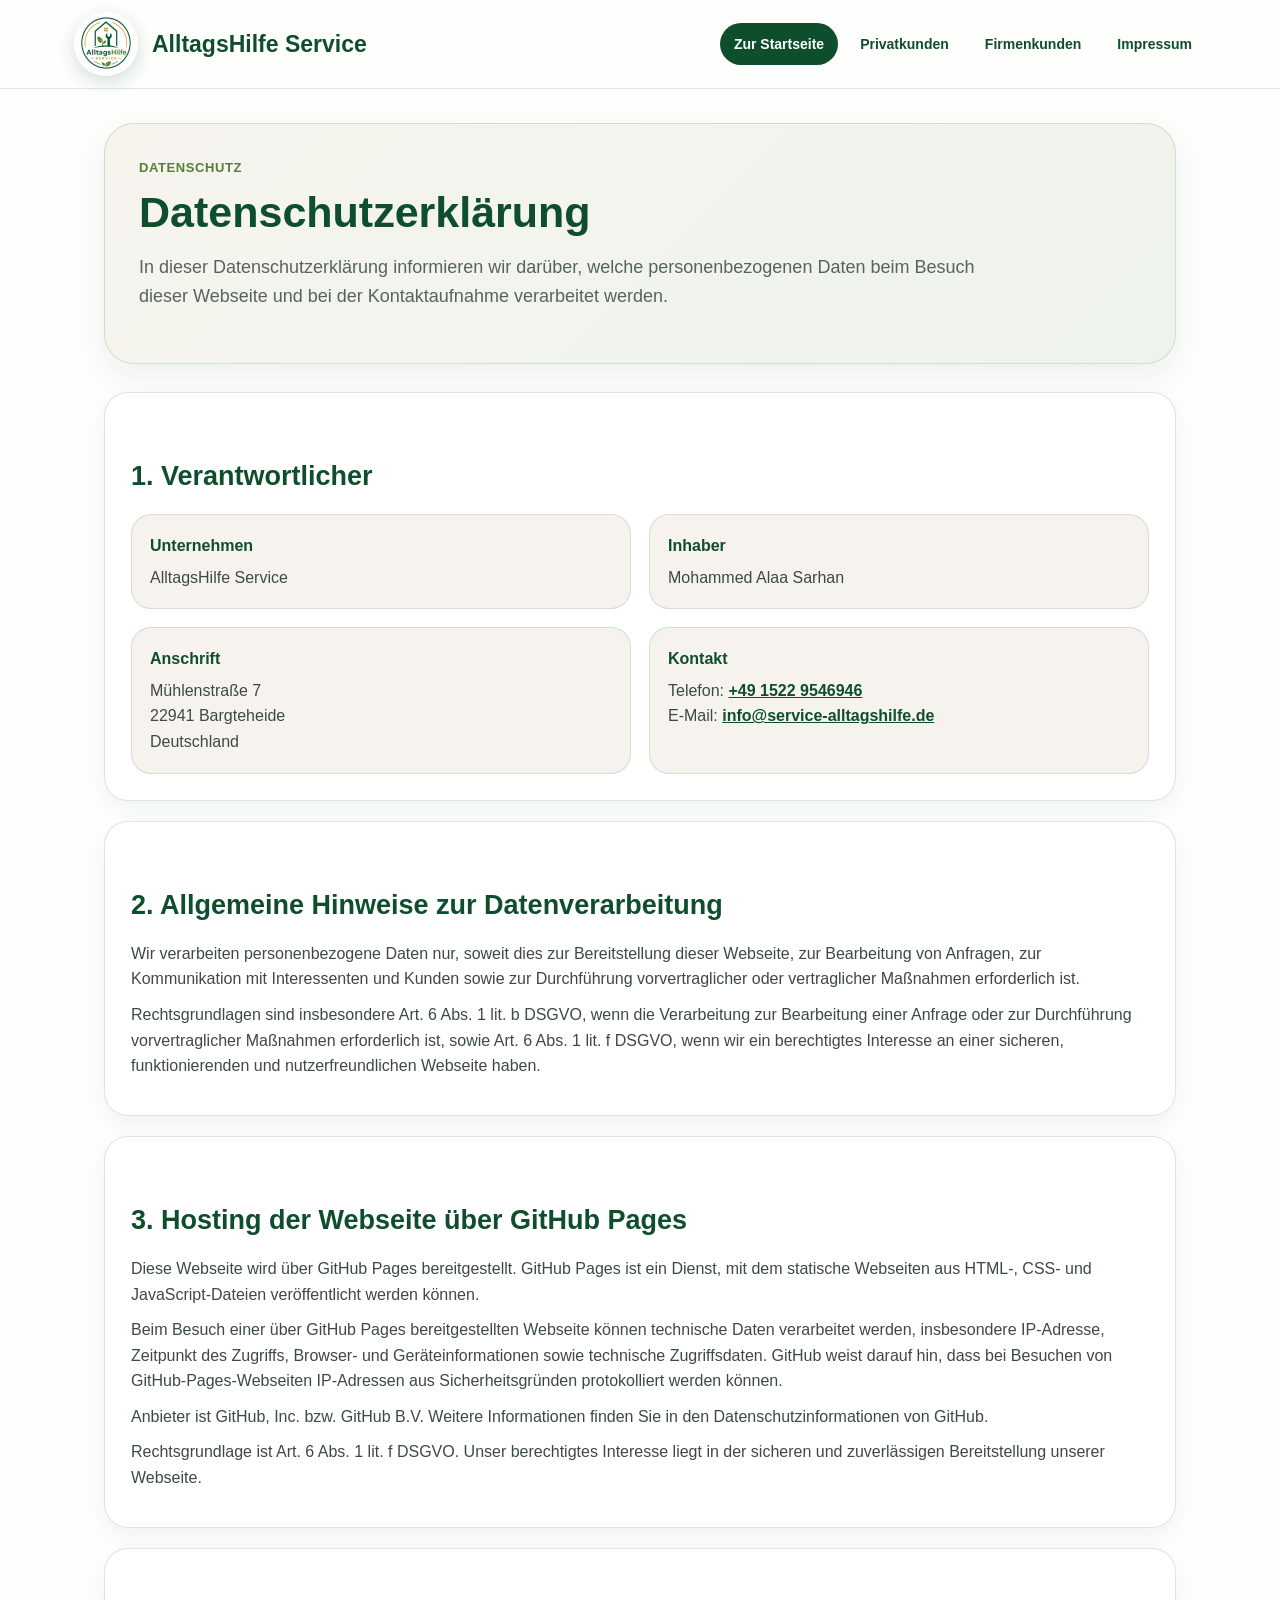
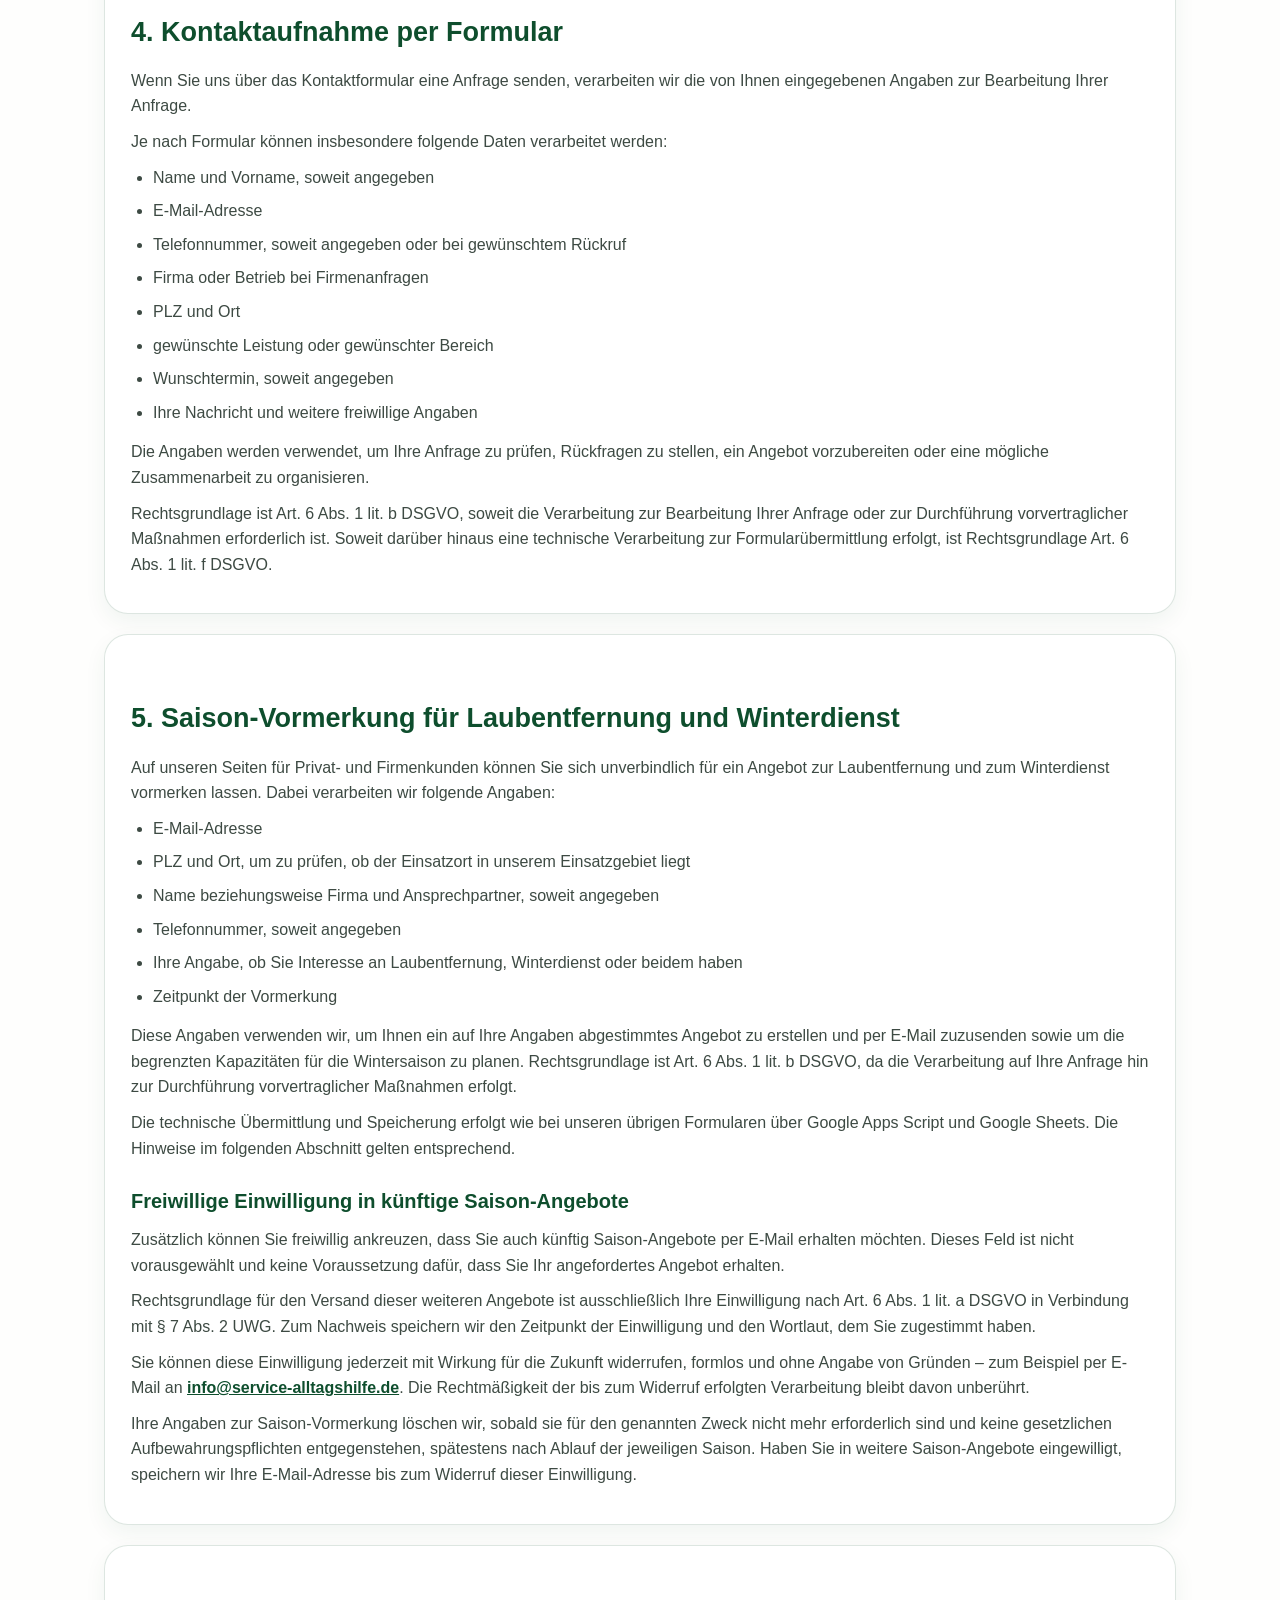
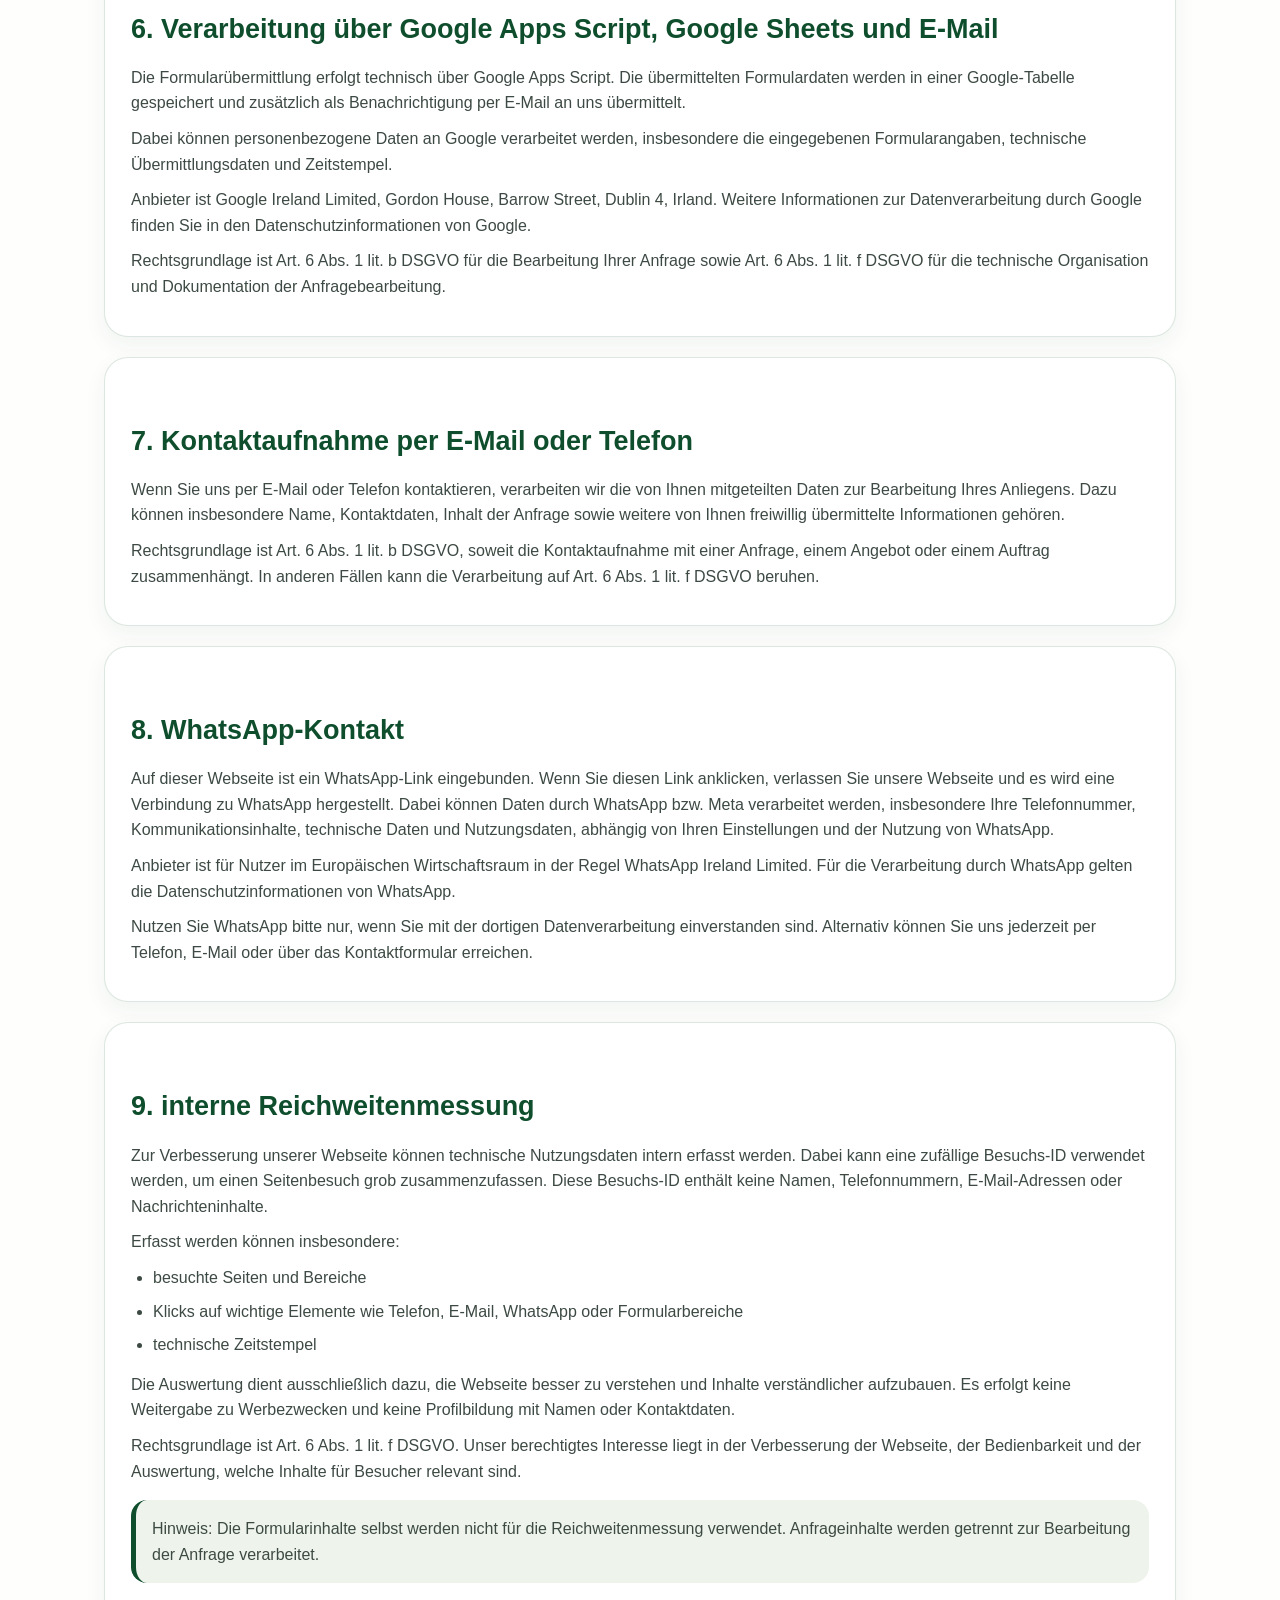
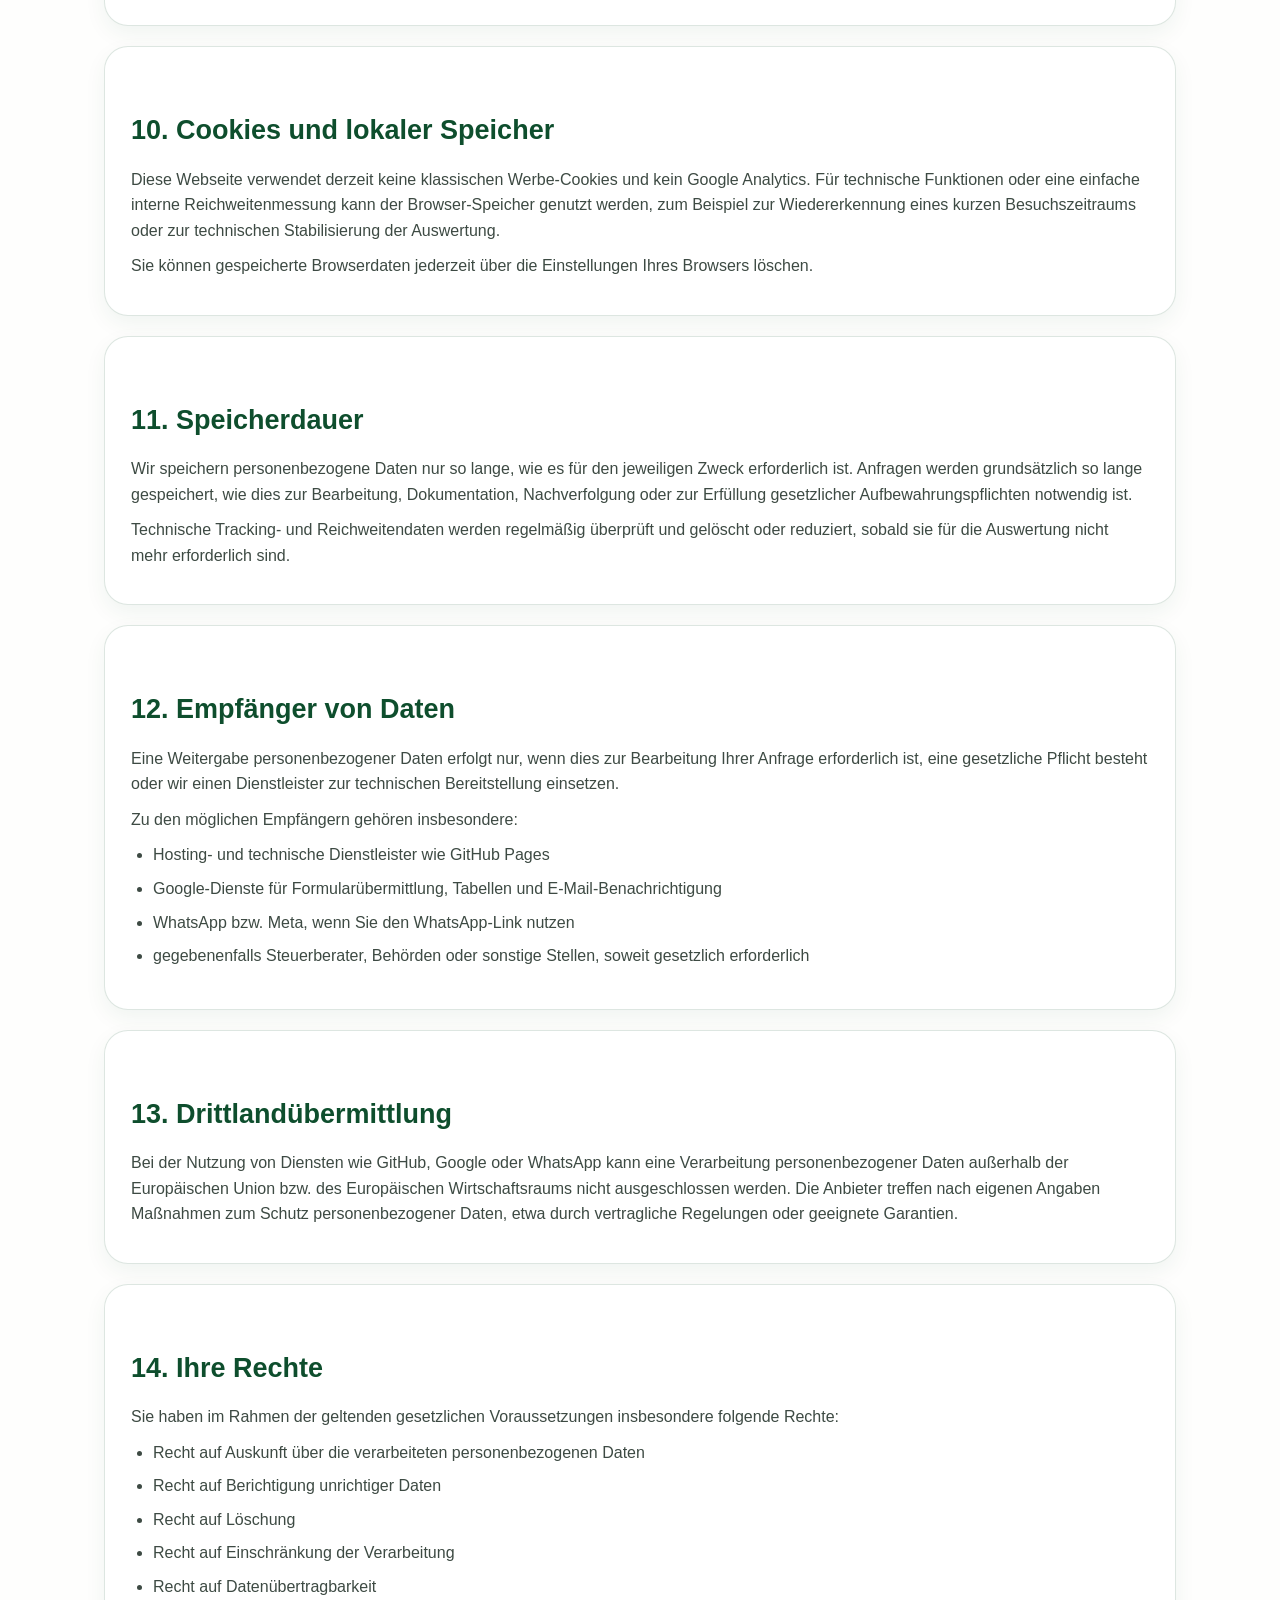
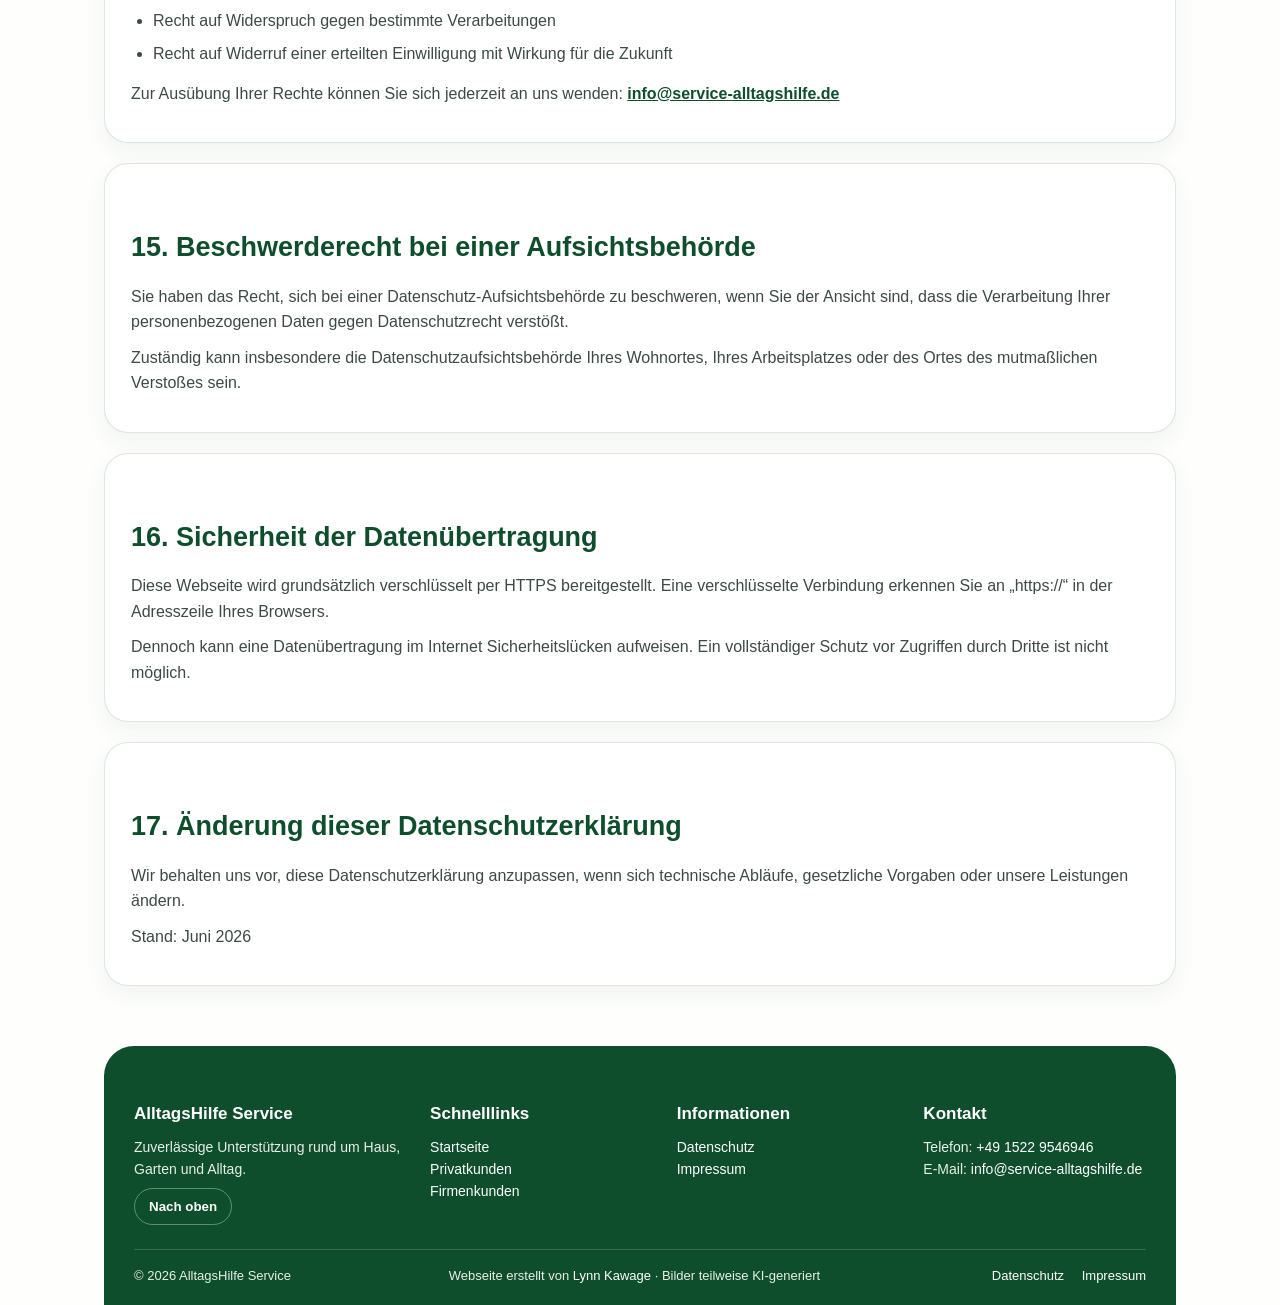
==== commit b6f0992c: "Saison-Fenster: sofort, bei jedem Aufruf, kuerzerer Text Name des Seitenerstellers korrigiert: Lynn " ====
--- a/datenschutz/index.html
+++ b/datenschutz/index.html
@@ -419,9 +419,6 @@
     Diese Webseite verwendet derzeit keine klassischen Werbe-Cookies und kein Google Analytics. Für technische Funktionen oder eine einfache interne Reichweitenmessung kann der Browser-Speicher genutzt werden, zum Beispiel zur Wiedererkennung eines kurzen Besuchszeitraums oder zur technischen Stabilisierung der Auswertung.
   </p>
   <p>
-    Zusätzlich merkt sich Ihr Browser im lokalen Speicher, ob Ihnen der Hinweis zur Saison-Vormerkung für Laubentfernung und Winterdienst bereits angezeigt wurde und ob Sie sich bereits eingetragen haben. Dadurch wird der Hinweis nicht wiederholt eingeblendet. Es werden dabei keine personenbezogenen Daten an uns übertragen; die Angaben verbleiben in Ihrem Browser.
-  </p>
-  <p>
     Sie können gespeicherte Browserdaten jederzeit über die Einstellungen Ihres Browsers löschen.
   </p>
 </section>
@@ -541,7 +538,7 @@
 
   <div class="footer-bottom">
     <span>© 2026 AlltagsHilfe Service</span>
-    <span>Webseite erstellt von <a class="credit-link" href="https://alaasar58.github.io/Lynn-portfolio/" target="_blank" rel="noopener">Lynn Kawqge</a> · Bilder teilweise KI-generiert</span>
+    <span>Webseite erstellt von <a class="credit-link" href="https://alaasar58.github.io/Lynn-portfolio/" target="_blank" rel="noopener">Lynn Kawage</a> · Bilder teilweise KI-generiert</span>
     <span>
       <a href="../datenschutz/">Datenschutz</a>
       <a href="../impressum/">Impressum</a>
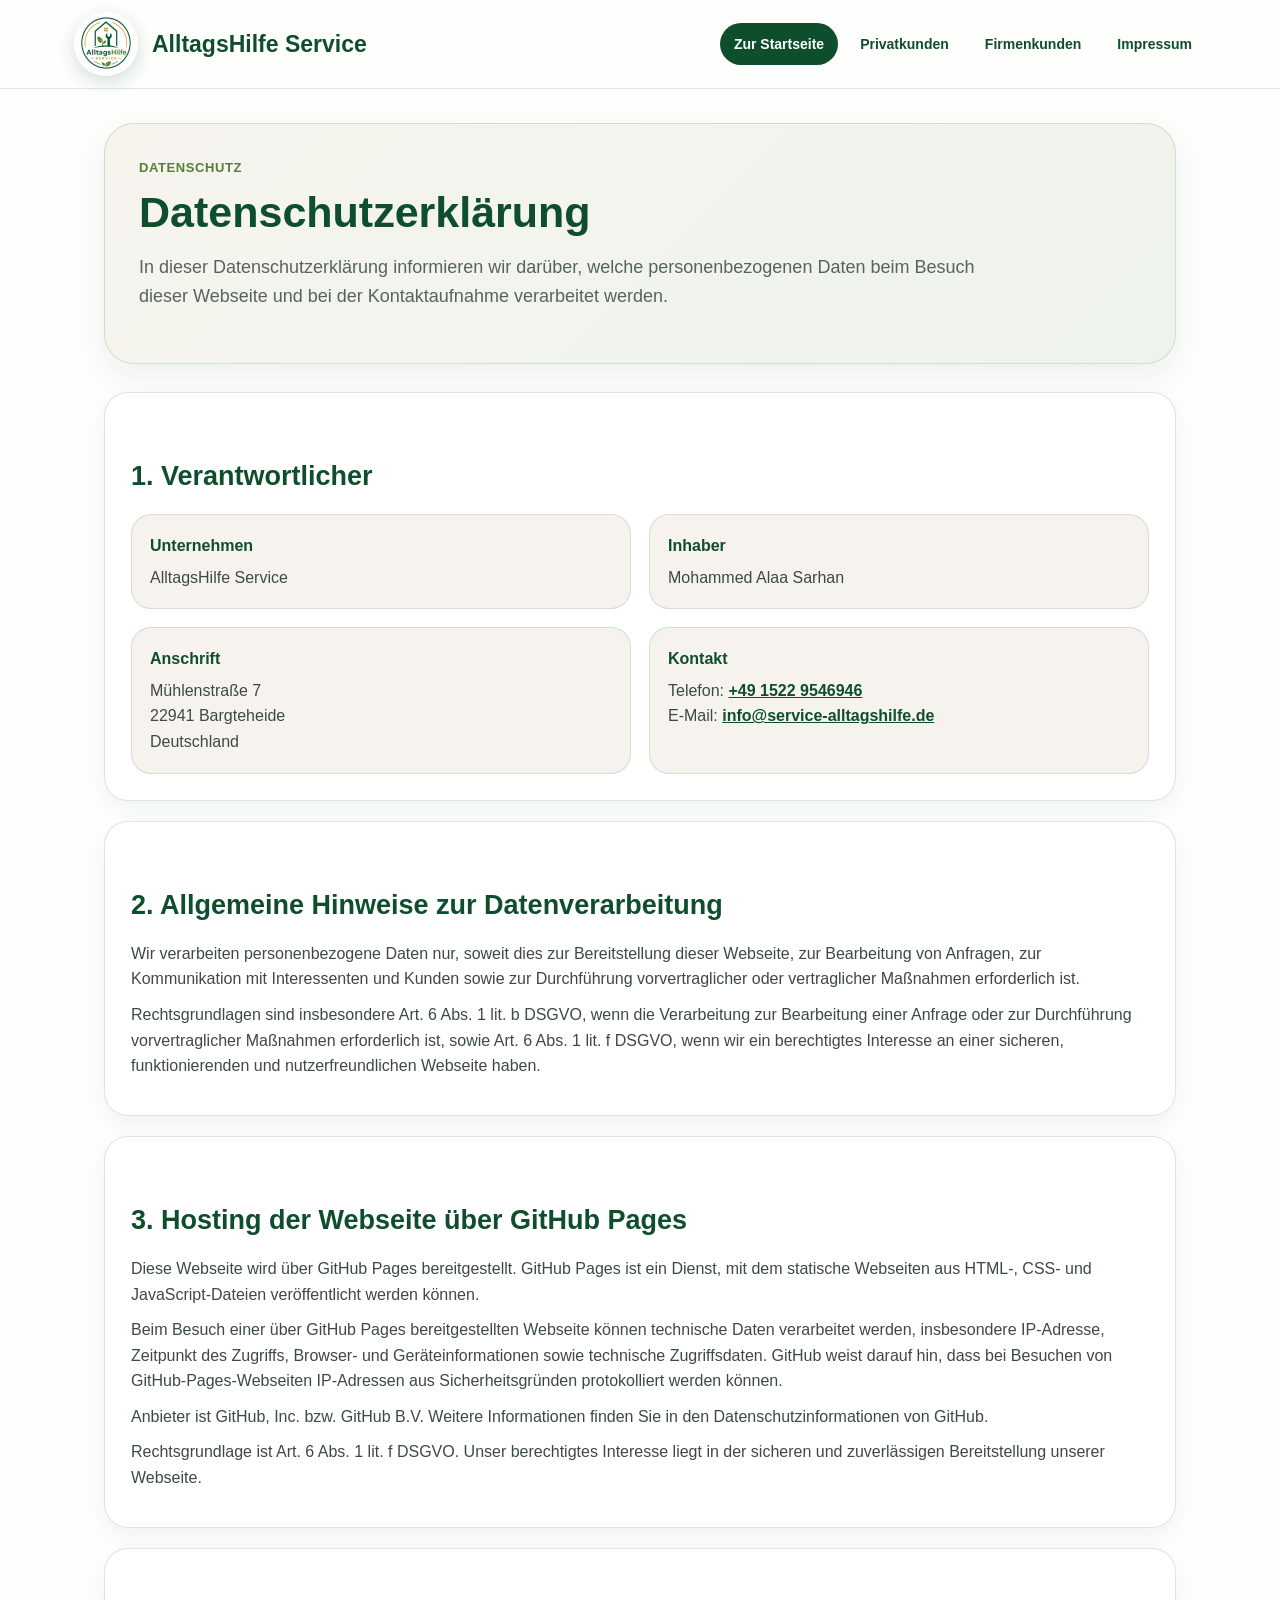
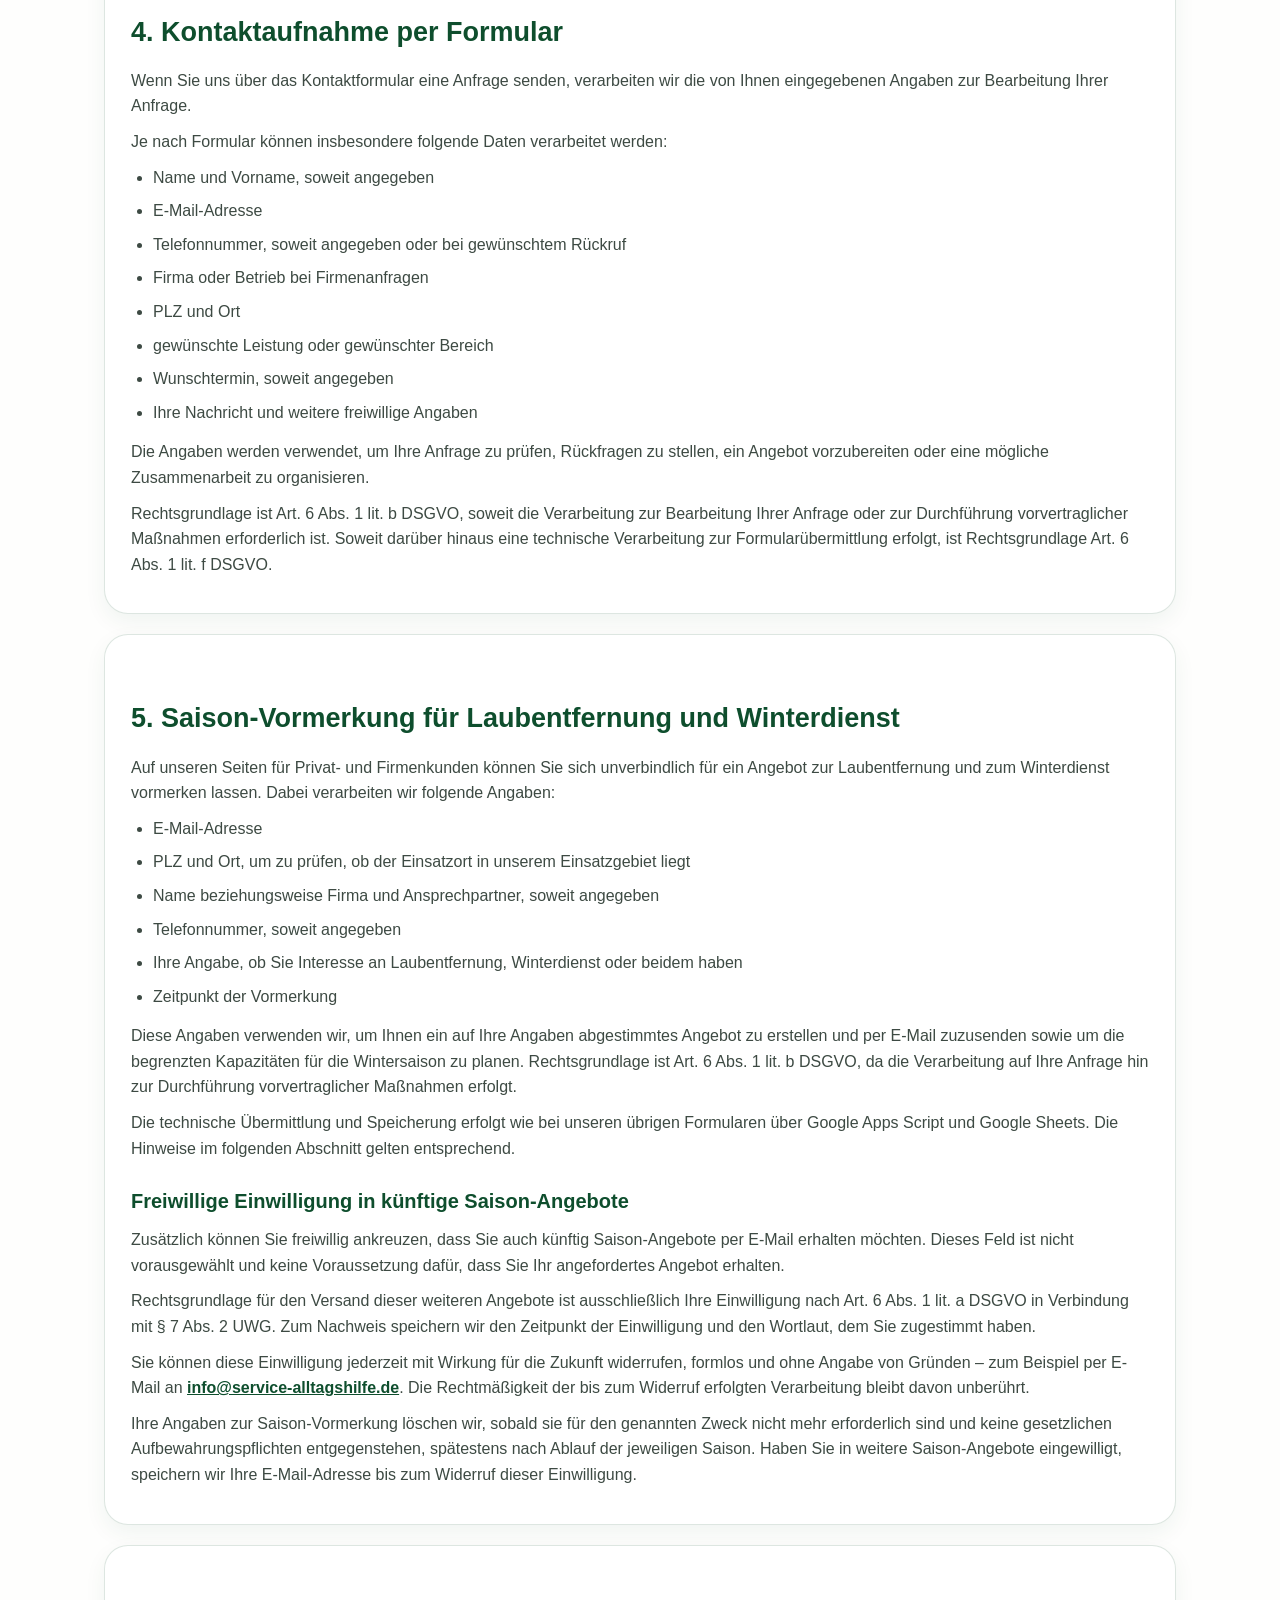
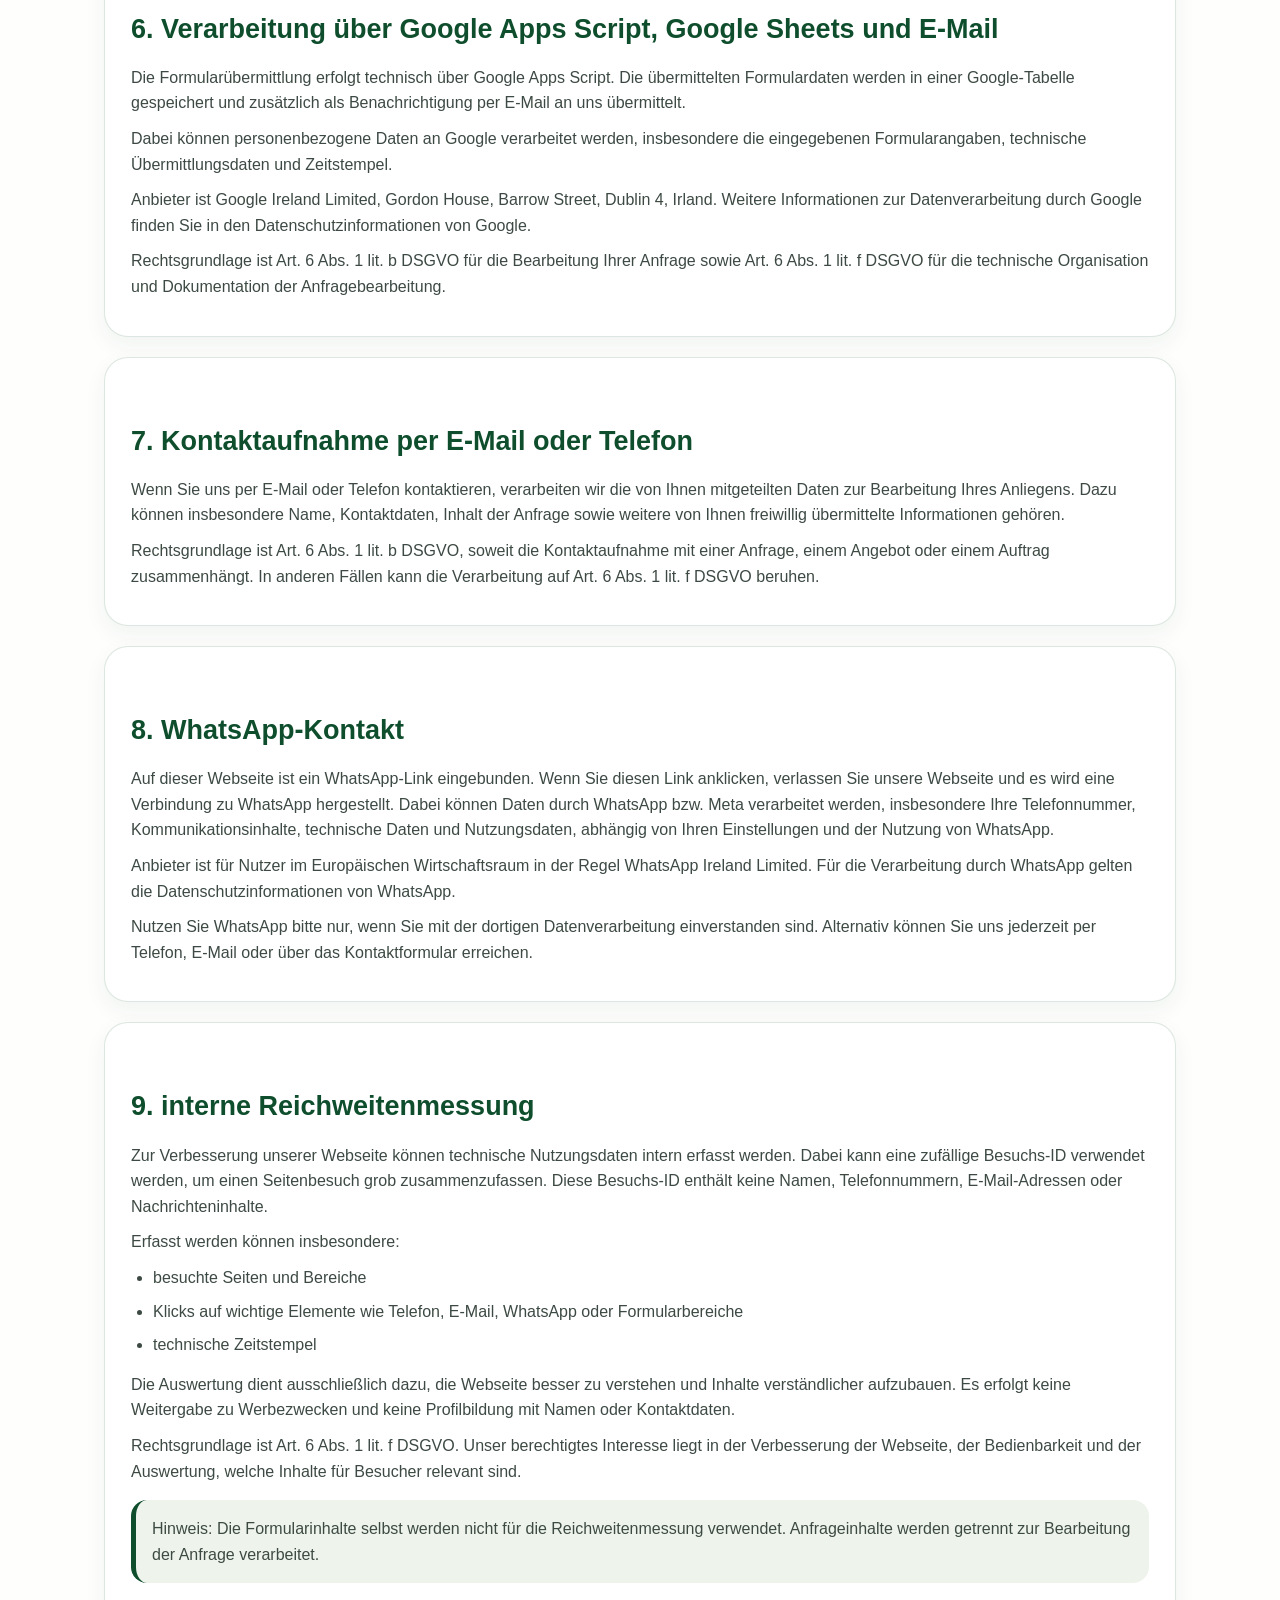
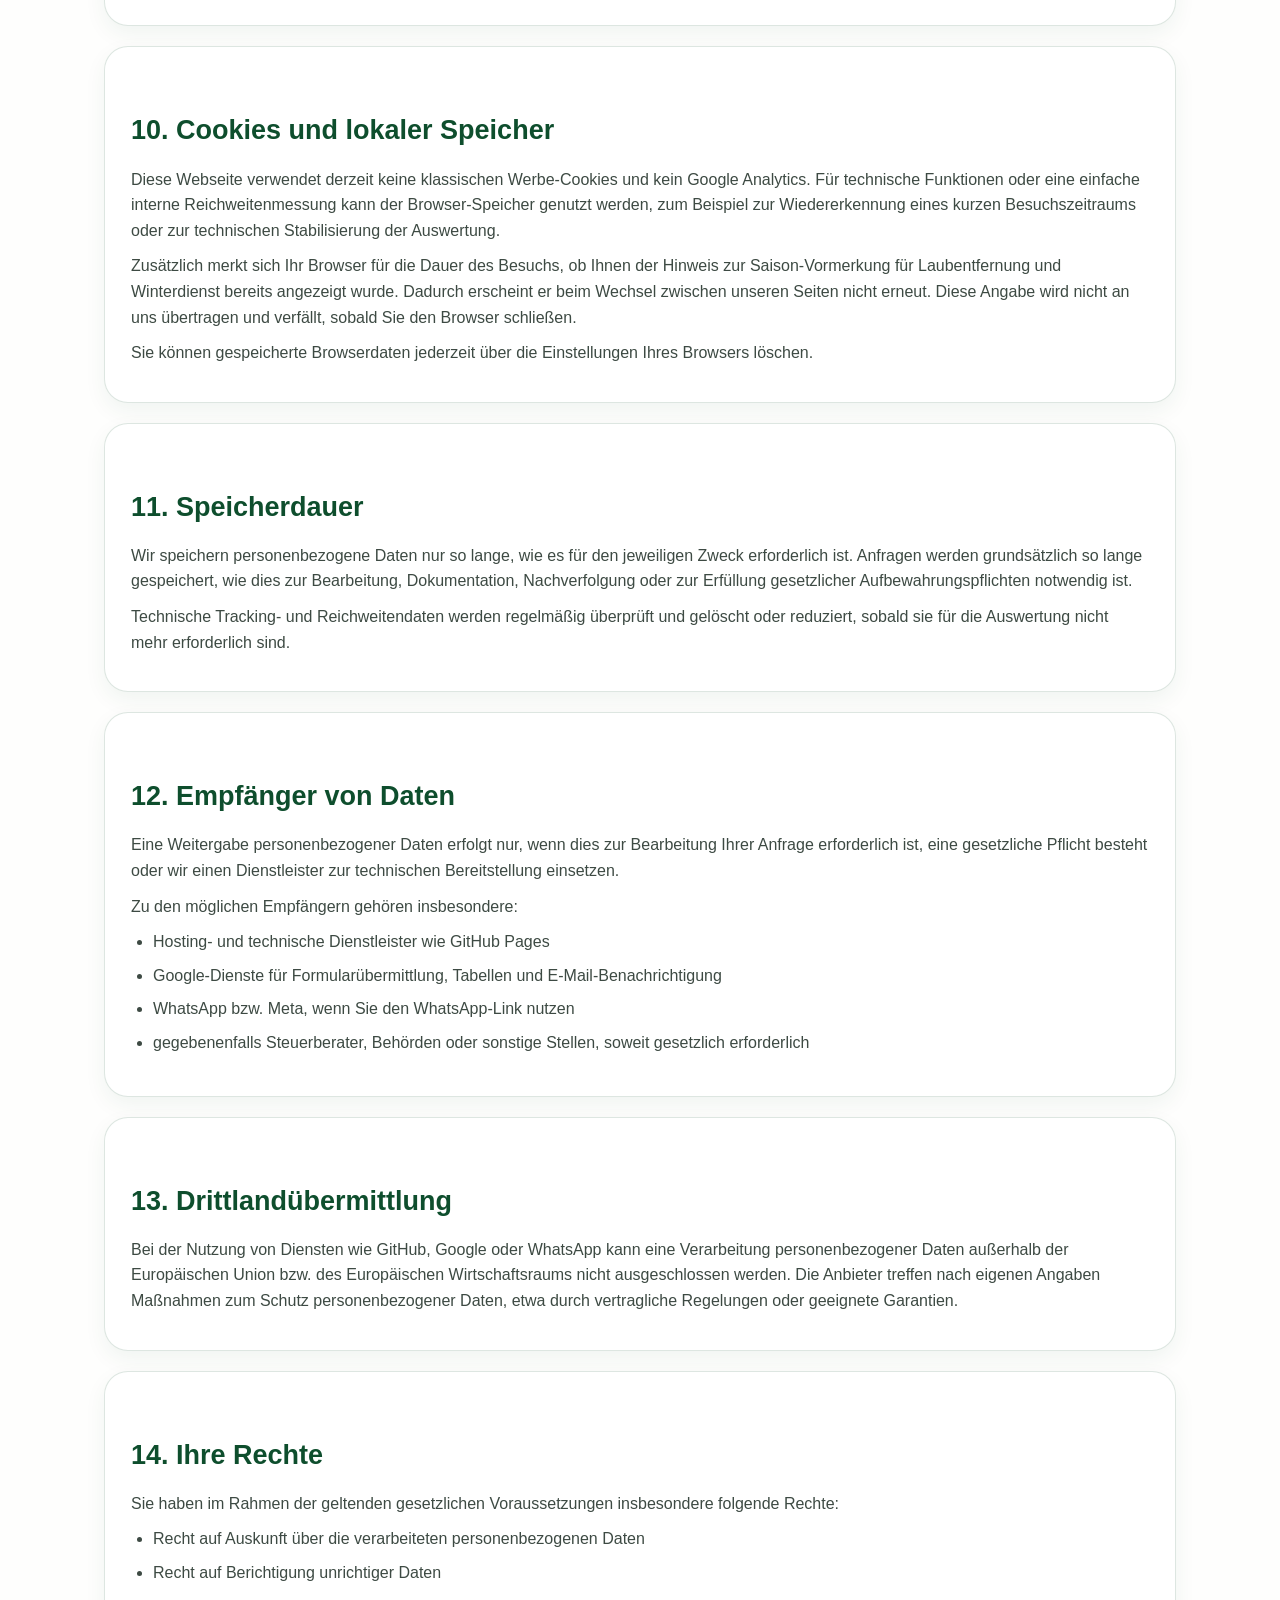
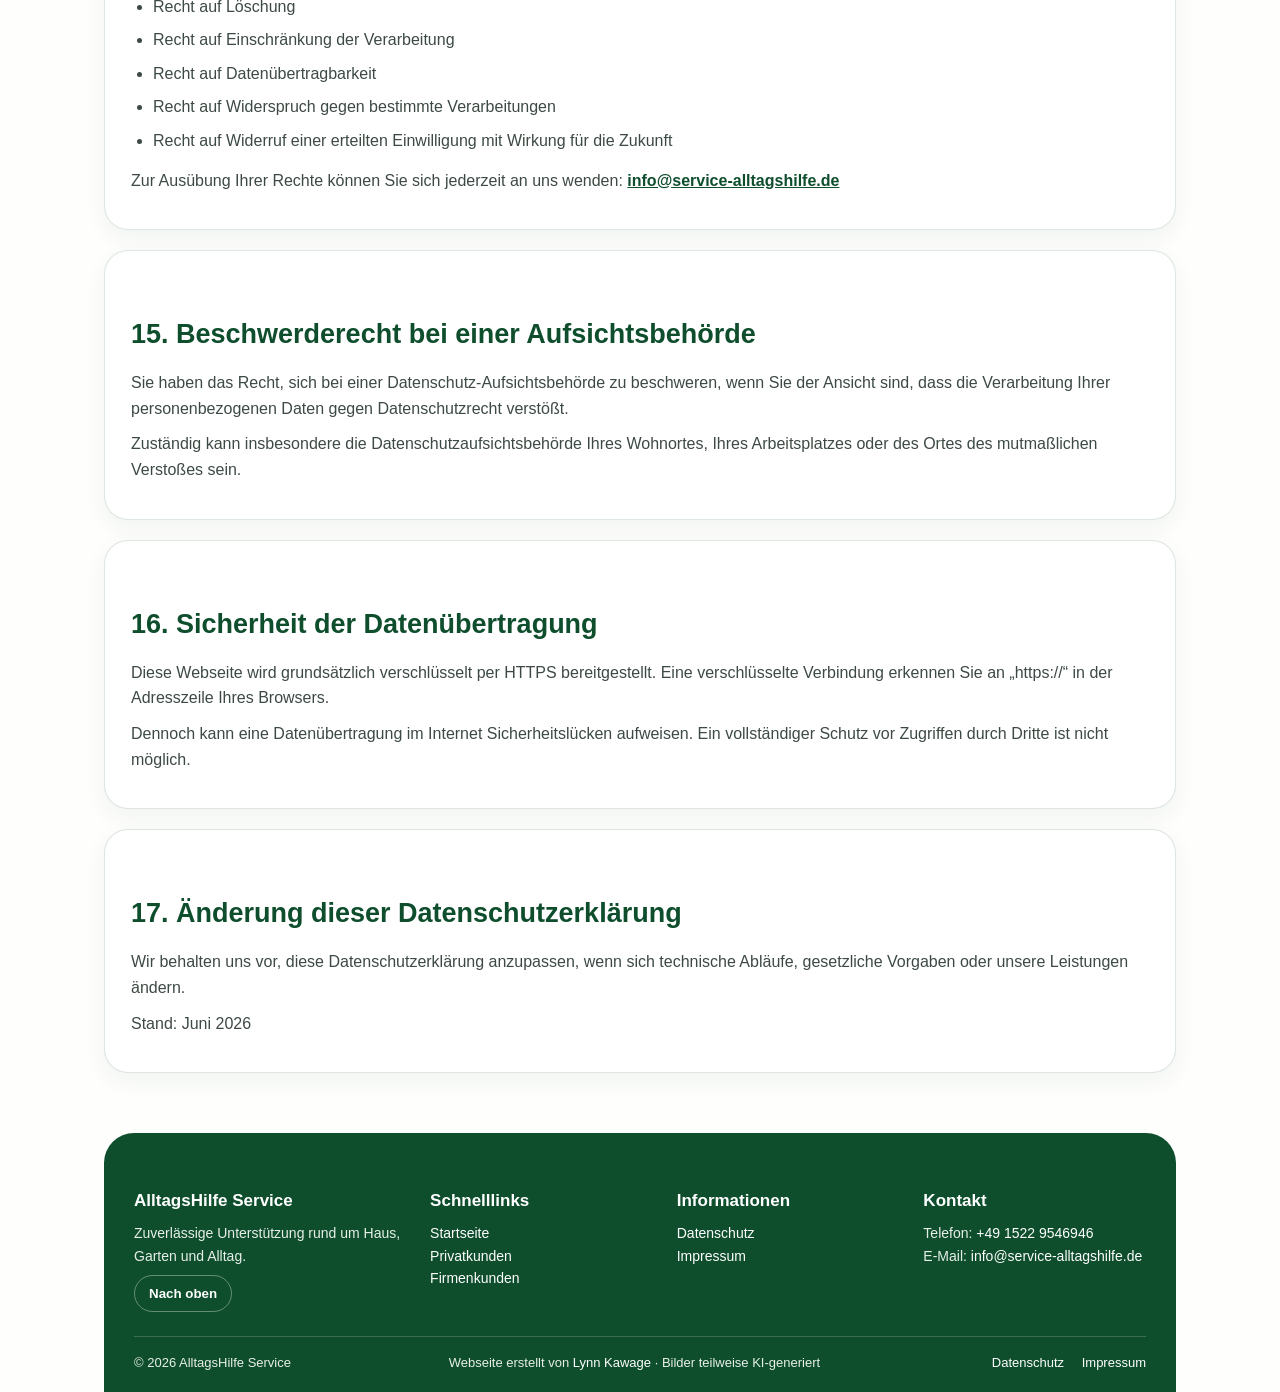
==== commit 0d7cbc39: "Kernbereich traegt die Uebersicht, Fenster nur noch einmal pro Besuch Rueckmeldung nach der Vorschau" ====
--- a/datenschutz/index.html
+++ b/datenschutz/index.html
@@ -5,208 +5,7 @@
 <meta name="viewport" content="width=device-width, initial-scale=1.0">
 <title>Datenschutzerklärung | AlltagsHilfe Service</title>
 
-<style>
-*{box-sizing:border-box;margin:0;padding:0;user-select:none}
-html{scroll-behavior:smooth}
-body{font-family:Arial,sans-serif;background:#fefefd;color:#1f2933;line-height:1.6;cursor:default}
-/* Lange deutsche Woerter auf schmalen Displays umbrechen statt ueberlaufen lassen */
-h1,h2,h3,p,li{overflow-wrap:break-word;hyphens:auto}
-span,a{overflow-wrap:break-word}
-input,textarea,select{user-select:text;cursor:text}
-a,button{cursor:pointer}
-:target{scroll-margin-top:112px}
-
-.header{
-  position:sticky;top:0;z-index:100;
-  background:rgba(254,254,253,.94);
-  backdrop-filter:blur(12px);
-  border-bottom:1px solid rgba(14,78,45,.12);
-  transition:.25s ease
-}
-.header.scrolled{background:rgba(254,254,253,.84);box-shadow:0 8px 24px rgba(14,78,45,.08)}
-.header-inner{max-width:1180px;margin:auto;padding:12px 24px;display:flex;align-items:center;justify-content:space-between;gap:20px}
-.brand{display:flex;align-items:center;gap:14px;color:#0e4e2d;font-weight:900;font-size:23px;text-decoration:none;white-space:nowrap}
-.brand img{width:64px;height:64px;border-radius:50%;object-fit:cover;box-shadow:0 6px 18px rgba(14,78,45,.18)}
-.nav{display:flex;align-items:center;gap:8px;flex-wrap:wrap}
-.nav a{
-  height:42px;display:inline-flex;align-items:center;justify-content:center;
-  color:#0e4e2d;text-decoration:none;font-weight:800;padding:0 14px;
-  border-radius:999px;background:transparent;border:0;font-size:14px;line-height:1;font-family:inherit;transition:.2s ease
-}
-.nav a:hover{background:#eef4ec}
-.home-btn{background:#0e4e2d!important;color:#fefefd!important}
-.home-btn:hover{background:#08391f!important}
-
-.wrap{max-width:1120px;margin:auto;padding:34px 24px 0}
-.kicker{color:#548031;font-weight:900;text-transform:uppercase;font-size:13px;letter-spacing:.6px;margin-bottom:10px}
-h1,h2,h3{color:#0e4e2d}
-h1{font-size:43px;line-height:1.08;margin-bottom:18px}
-h2{font-size:27px;margin:36px 0 14px}
-h3{font-size:20px;margin:24px 0 10px}
-.lead{font-size:18px;color:#56645d;max-width:850px;margin-bottom:18px}
-
-.legal-hero{
-  background:
-    linear-gradient(135deg,rgba(246,243,238,.96),rgba(238,244,236,.96)),
-    linear-gradient(135deg,#f6f3ee 0%,#eef4ec 55%,#dfe9dc 100%);
-  border:1px solid rgba(14,78,45,.14);
-  border-radius:30px;
-  padding:34px;
-  box-shadow:0 12px 34px rgba(14,78,45,.08);
-  margin-bottom:28px
-}
-.legal-card{
-  background:white;
-  border:1px solid rgba(14,78,45,.14);
-  border-radius:24px;
-  padding:26px;
-  box-shadow:0 8px 22px rgba(14,78,45,.06);
-  margin:20px 0
-}
-.legal-card p{color:#3d4a43;margin-bottom:10px}
-.legal-card ul{padding-left:22px;margin:10px 0 14px;color:#3d4a43}
-.legal-card li{margin-bottom:8px}
-.legal-card a{color:#0e4e2d;font-weight:900}
-.info-grid{display:grid;grid-template-columns:1fr 1fr;gap:18px;margin-top:16px}
-.info-box{
-  background:#f6f3ee;
-  border:1px solid rgba(14,78,45,.14);
-  border-radius:20px;
-  padding:18px
-}
-.info-box strong{display:block;color:#0e4e2d;margin-bottom:6px}
-.info-box span{display:block;color:#3d4a43}
-.note{background:#eef4ec;border-left:5px solid #0e4e2d;border-radius:16px;padding:16px;margin:16px 0;color:#3d4a43}
-
-.footer{margin-top:60px;background:#0e4e2d;color:white;border-radius:30px 30px 0 0;padding:30px 30px 18px}
-.footer-main{display:grid;grid-template-columns:1.1fr .9fr .9fr .9fr;gap:24px;margin-bottom:24px}
-.footer h3{color:white;font-size:17px;margin-bottom:8px}
-.footer p,.footer li{color:#e7efe8;font-size:14px}
-.footer ul{list-style:none}
-.footer a{color:#fefefd;text-decoration:none}
-.footer a:hover{text-decoration:underline}
-.top-link{display:inline-block;border:1px solid rgba(255,255,255,.35);padding:10px 14px;border-radius:999px;font-weight:900;margin-top:8px;background:transparent;color:#fefefd;font-family:inherit}
-.top-link:hover{background:rgba(255,255,255,.12)}
-.footer-bottom{border-top:1px solid rgba(255,255,255,.18);padding-top:16px;display:flex;justify-content:space-between;gap:12px;flex-wrap:wrap;font-size:13px;color:#e7efe8}
-.footer-bottom a{margin-left:14px}
-.credit-link{margin-left:0!important;text-decoration:underline}
-
-@media(max-width:900px){
-  .header-inner{display:block}
-  .nav{margin-top:14px}
-  .info-grid,.footer-main{grid-template-columns:1fr}
-  h1{font-size:33px}
-  h2{font-size:25px}
-  .brand img{width:58px;height:58px}
-  .legal-hero{padding:26px}
-}
-
-
-/* Mobile Menü final: kompakt, klappt nur bei Bedarf auf */
-.mobile-menu-toggle{
-  display:none;
-  border:1px solid rgba(14,78,45,.18);
-  background:#0e4e2d;
-  color:#fefefd;
-  border-radius:999px;
-  padding:10px 14px;
-  font-family:inherit;
-  font-weight:900;
-  line-height:1;
-}
-
-@media(max-width:900px){
-  .header{
-    position:sticky;
-    top:0;
-    background:rgba(254,254,253,.90);
-    backdrop-filter:blur(10px);
-    box-shadow:0 8px 18px rgba(14,78,45,.08);
-  }
-
-  .header-inner{
-    display:flex!important;
-    align-items:center;
-    justify-content:space-between;
-    gap:10px;
-    padding:8px 14px;
-  }
-
-  .brand{
-    font-size:17px;
-    gap:9px;
-  }
-
-  .brand img{
-    width:44px!important;
-    height:44px!important;
-  }
-
-  .mobile-menu-toggle{
-    display:inline-flex;
-    align-items:center;
-    justify-content:center;
-  }
-
-  .nav{
-    display:none;
-    width:100%;
-    flex-direction:column;
-    align-items:stretch;
-    gap:6px;
-    margin-top:8px!important;
-    padding:8px;
-    max-height:68vh;
-    overflow:auto;
-    background:rgba(254,254,253,.98);
-    border:1px solid rgba(14,78,45,.13);
-    border-radius:18px;
-    box-shadow:0 12px 28px rgba(14,78,45,.12);
-  }
-
-  .nav.open{
-    display:flex;
-  }
-
-  .nav a,
-  .dropbtn{
-    width:100%;
-    height:auto;
-    min-height:40px;
-    justify-content:flex-start;
-    padding:10px 12px;
-    border-radius:14px;
-  }
-
-  .dropdown{
-    width:100%;
-  }
-
-  .dropdown-content{
-    display:none;
-    position:static;
-    top:auto;
-    left:auto;
-    width:100%;
-    min-width:0;
-    padding:6px;
-    margin-top:4px;
-    border:0;
-    border-radius:14px;
-    box-shadow:none;
-    background:#eef4ec;
-  }
-
-  .dropdown:hover .dropdown-content{
-    display:none;
-  }
-
-  .dropdown.open .dropdown-content{
-    display:block;
-  }
-}
-
-</style>
+<link rel="stylesheet" href="../assets/stil-recht.css">
 </head>
 
 <body>
@@ -419,6 +218,9 @@
     Diese Webseite verwendet derzeit keine klassischen Werbe-Cookies und kein Google Analytics. Für technische Funktionen oder eine einfache interne Reichweitenmessung kann der Browser-Speicher genutzt werden, zum Beispiel zur Wiedererkennung eines kurzen Besuchszeitraums oder zur technischen Stabilisierung der Auswertung.
   </p>
   <p>
+    Zusätzlich merkt sich Ihr Browser für die Dauer des Besuchs, ob Ihnen der Hinweis zur Saison-Vormerkung für Laubentfernung und Winterdienst bereits angezeigt wurde. Dadurch erscheint er beim Wechsel zwischen unseren Seiten nicht erneut. Diese Angabe wird nicht an uns übertragen und verfällt, sobald Sie den Browser schließen.
+  </p>
+  <p>
     Sie können gespeicherte Browserdaten jederzeit über die Einstellungen Ihres Browsers löschen.
   </p>
 </section>
@@ -548,79 +350,7 @@
 
 </div>
 
-<script>
-const header = document.querySelector('.header');
-
-if(header){
-  window.addEventListener('scroll', () => {
-    window.scrollY > 20 ? header.classList.add('scrolled') : header.classList.remove('scrolled');
-  });
-}
-
-document.querySelectorAll('.back-to-top').forEach(button => {
-  button.addEventListener('click', () => {
-    window.scrollTo({ top:0, left:0, behavior:'smooth' });
-  });
-});
-
-
-/* Mobile-Menü: nur öffnen, wenn man es braucht */
-(function(){
-  const menuButton = document.querySelector('.mobile-menu-toggle');
-  const nav = document.querySelector('.nav');
-
-  if(menuButton && nav){
-    menuButton.addEventListener('click', function(){
-      const isOpen = nav.classList.toggle('open');
-      menuButton.setAttribute('aria-expanded', isOpen ? 'true' : 'false');
-      menuButton.textContent = isOpen ? 'Schließen' : 'Menü';
-    });
-  }
-
-  document.querySelectorAll('.dropbtn').forEach(button => {
-    button.addEventListener('click', function(event){
-      if(window.innerWidth > 900) return;
-
-      event.preventDefault();
-      event.stopPropagation();
-
-      const currentDropdown = button.closest('.dropdown');
-      if(!currentDropdown) return;
-
-      document.querySelectorAll('.dropdown.open').forEach(dropdown => {
-        if(dropdown !== currentDropdown){
-          dropdown.classList.remove('open');
-        }
-      });
-
-      currentDropdown.classList.toggle('open');
-    });
-  });
-
-  document.querySelectorAll('.nav a').forEach(link => {
-    link.addEventListener('click', function(){
-      if(nav) nav.classList.remove('open');
-      if(menuButton){
-        menuButton.setAttribute('aria-expanded', 'false');
-        menuButton.textContent = 'Menü';
-      }
-      document.querySelectorAll('.dropdown.open').forEach(dropdown => dropdown.classList.remove('open'));
-      document.querySelectorAll('.dropdown.force-close').forEach(dropdown => dropdown.classList.remove('force-close'));
-    });
-  });
-
-  window.addEventListener('resize', function(){
-    if(window.innerWidth > 900){
-      if(nav) nav.classList.remove('open');
-      if(menuButton){
-        menuButton.setAttribute('aria-expanded', 'false');
-        menuButton.textContent = 'Menü';
-      }
-      document.querySelectorAll('.dropdown.open').forEach(dropdown => dropdown.classList.remove('open'));
-    }
-  });
-})();
-</script>
+<script src="../assets/basis.js"></script>
 
 </body>
 </html>
--- a/assets/stil-recht.css
+++ b/assets/stil-recht.css
@@ -0,0 +1,76 @@
+/* Gemeinsame Gestaltung von Impressum und Datenschutzerklaerung. */
+
+*{box-sizing:border-box;margin:0;padding:0;user-select:none}
+html{scroll-behavior:smooth}
+body{font-family:Arial,sans-serif;background:#fefefd;color:#1f2933;line-height:1.6;cursor:default}
+h1,h2,h3,p,li{overflow-wrap:break-word;hyphens:auto}
+span,a{overflow-wrap:break-word}
+input,textarea,select{user-select:text;cursor:text}
+a,button{cursor:pointer}
+:target{scroll-margin-top:112px}
+.header{position:sticky;top:0;z-index:100; background:rgba(254,254,253,.94); backdrop-filter:blur(12px); border-bottom:1px solid rgba(14,78,45,.12); transition:.25s ease}
+.header.scrolled{background:rgba(254,254,253,.84);box-shadow:0 8px 24px rgba(14,78,45,.08)}
+.header-inner{max-width:1180px;margin:auto;padding:12px 24px;display:flex;align-items:center;justify-content:space-between;gap:20px}
+.brand{display:flex;align-items:center;gap:14px;color:#0e4e2d;font-weight:900;font-size:23px;text-decoration:none;white-space:nowrap}
+.brand img{width:64px;height:64px;border-radius:50%;object-fit:cover;box-shadow:0 6px 18px rgba(14,78,45,.18)}
+.nav{display:flex;align-items:center;gap:8px;flex-wrap:wrap}
+.nav a{height:42px;display:inline-flex;align-items:center;justify-content:center; color:#0e4e2d;text-decoration:none;font-weight:800;padding:0 14px; border-radius:999px;background:transparent;border:0;font-size:14px;line-height:1;font-family:inherit;transition:.2s ease}
+.nav a:hover{background:#eef4ec}
+.home-btn{background:#0e4e2d!important;color:#fefefd!important}
+.home-btn:hover{background:#08391f!important}
+.wrap{max-width:1120px;margin:auto;padding:34px 24px 0}
+.kicker{color:#548031;font-weight:900;text-transform:uppercase;font-size:13px;letter-spacing:.6px;margin-bottom:10px}
+h1,h2,h3{color:#0e4e2d}
+h1{font-size:43px;line-height:1.08;margin-bottom:18px}
+h2{font-size:27px;margin:36px 0 14px}
+h3{font-size:20px;margin:24px 0 10px}
+.lead{font-size:18px;color:#56645d;max-width:850px;margin-bottom:18px}
+.legal-hero{background: linear-gradient(135deg,rgba(246,243,238,.96),rgba(238,244,236,.96)), linear-gradient(135deg,#f6f3ee 0%,#eef4ec 55%,#dfe9dc 100%); border:1px solid rgba(14,78,45,.14); border-radius:30px; padding:34px; box-shadow:0 12px 34px rgba(14,78,45,.08); margin-bottom:28px}
+.legal-card{background:white; border:1px solid rgba(14,78,45,.14); border-radius:24px; padding:26px; box-shadow:0 8px 22px rgba(14,78,45,.06); margin:20px 0}
+.legal-card p{color:#3d4a43;margin-bottom:10px}
+.legal-card a{color:#0e4e2d;font-weight:900}
+.info-grid{display:grid;grid-template-columns:1fr 1fr;gap:18px;margin-top:16px}
+.info-box{background:#f6f3ee; border:1px solid rgba(14,78,45,.14); border-radius:20px; padding:18px}
+.info-box strong{display:block;color:#0e4e2d;margin-bottom:6px}
+.info-box span{display:block;color:#3d4a43}
+.footer{margin-top:60px;background:#0e4e2d;color:white;border-radius:30px 30px 0 0;padding:30px 30px 18px}
+.footer-main{display:grid;grid-template-columns:1.1fr .9fr .9fr .9fr;gap:24px;margin-bottom:24px}
+.footer h3{color:white;font-size:17px;margin-bottom:8px}
+.footer p,.footer li{color:#e7efe8;font-size:14px}
+.footer ul{list-style:none}
+.footer a{color:#fefefd;text-decoration:none}
+.footer a:hover{text-decoration:underline}
+.top-link{display:inline-block;border:1px solid rgba(255,255,255,.35);padding:10px 14px;border-radius:999px;font-weight:900;margin-top:8px;background:transparent;color:#fefefd;font-family:inherit}
+.top-link:hover{background:rgba(255,255,255,.12)}
+.footer-bottom{border-top:1px solid rgba(255,255,255,.18);padding-top:16px;display:flex;justify-content:space-between;gap:12px;flex-wrap:wrap;font-size:13px;color:#e7efe8}
+.footer-bottom a{margin-left:14px}
+.credit-link{margin-left:0!important;text-decoration:underline}
+
+@media(max-width:900px){
+  .header-inner{display:block}
+  .nav{margin-top:14px}
+  .info-grid,.footer-main{grid-template-columns:1fr}
+  h1{font-size:33px}
+  h2{font-size:25px}
+  .brand img{width:58px;height:58px}
+  .legal-hero{padding:26px}
+}
+.mobile-menu-toggle{display:none; border:1px solid rgba(14,78,45,.18); background:#0e4e2d; color:#fefefd; border-radius:999px; padding:10px 14px; font-family:inherit; font-weight:900; line-height:1}
+
+@media(max-width:900px){
+  .header{position:sticky; top:0; background:rgba(254,254,253,.90); backdrop-filter:blur(10px); box-shadow:0 8px 18px rgba(14,78,45,.08)}
+  .header-inner{display:flex!important; align-items:center; justify-content:space-between; gap:10px; padding:8px 14px}
+  .brand{font-size:17px; gap:9px}
+  .brand img{width:44px!important; height:44px!important}
+  .mobile-menu-toggle{display:inline-flex; align-items:center; justify-content:center}
+  .nav{display:none; width:100%; flex-direction:column; align-items:stretch; gap:6px; margin-top:8px!important; padding:8px; max-height:68vh; overflow:auto; background:rgba(254,254,253,.98); border:1px solid rgba(14,78,45,.13); border-radius:18px; box-shadow:0 12px 28px rgba(14,78,45,.12)}
+  .nav.open{display:flex}
+  .nav a, .dropbtn{width:100%; height:auto; min-height:40px; justify-content:flex-start; padding:10px 12px; border-radius:14px}
+  .dropdown{width:100%}
+  .dropdown-content{display:none; position:static; top:auto; left:auto; width:100%; min-width:0; padding:6px; margin-top:4px; border:0; border-radius:14px; box-shadow:none; background:#eef4ec}
+  .dropdown:hover .dropdown-content{display:none}
+  .dropdown.open .dropdown-content{display:block}
+}
+.legal-card ul{padding-left:22px;margin:10px 0 14px;color:#3d4a43}
+.legal-card li{margin-bottom:8px}
+.note{background:#eef4ec;border-left:5px solid #0e4e2d;border-radius:16px;padding:16px;margin:16px 0;color:#3d4a43}
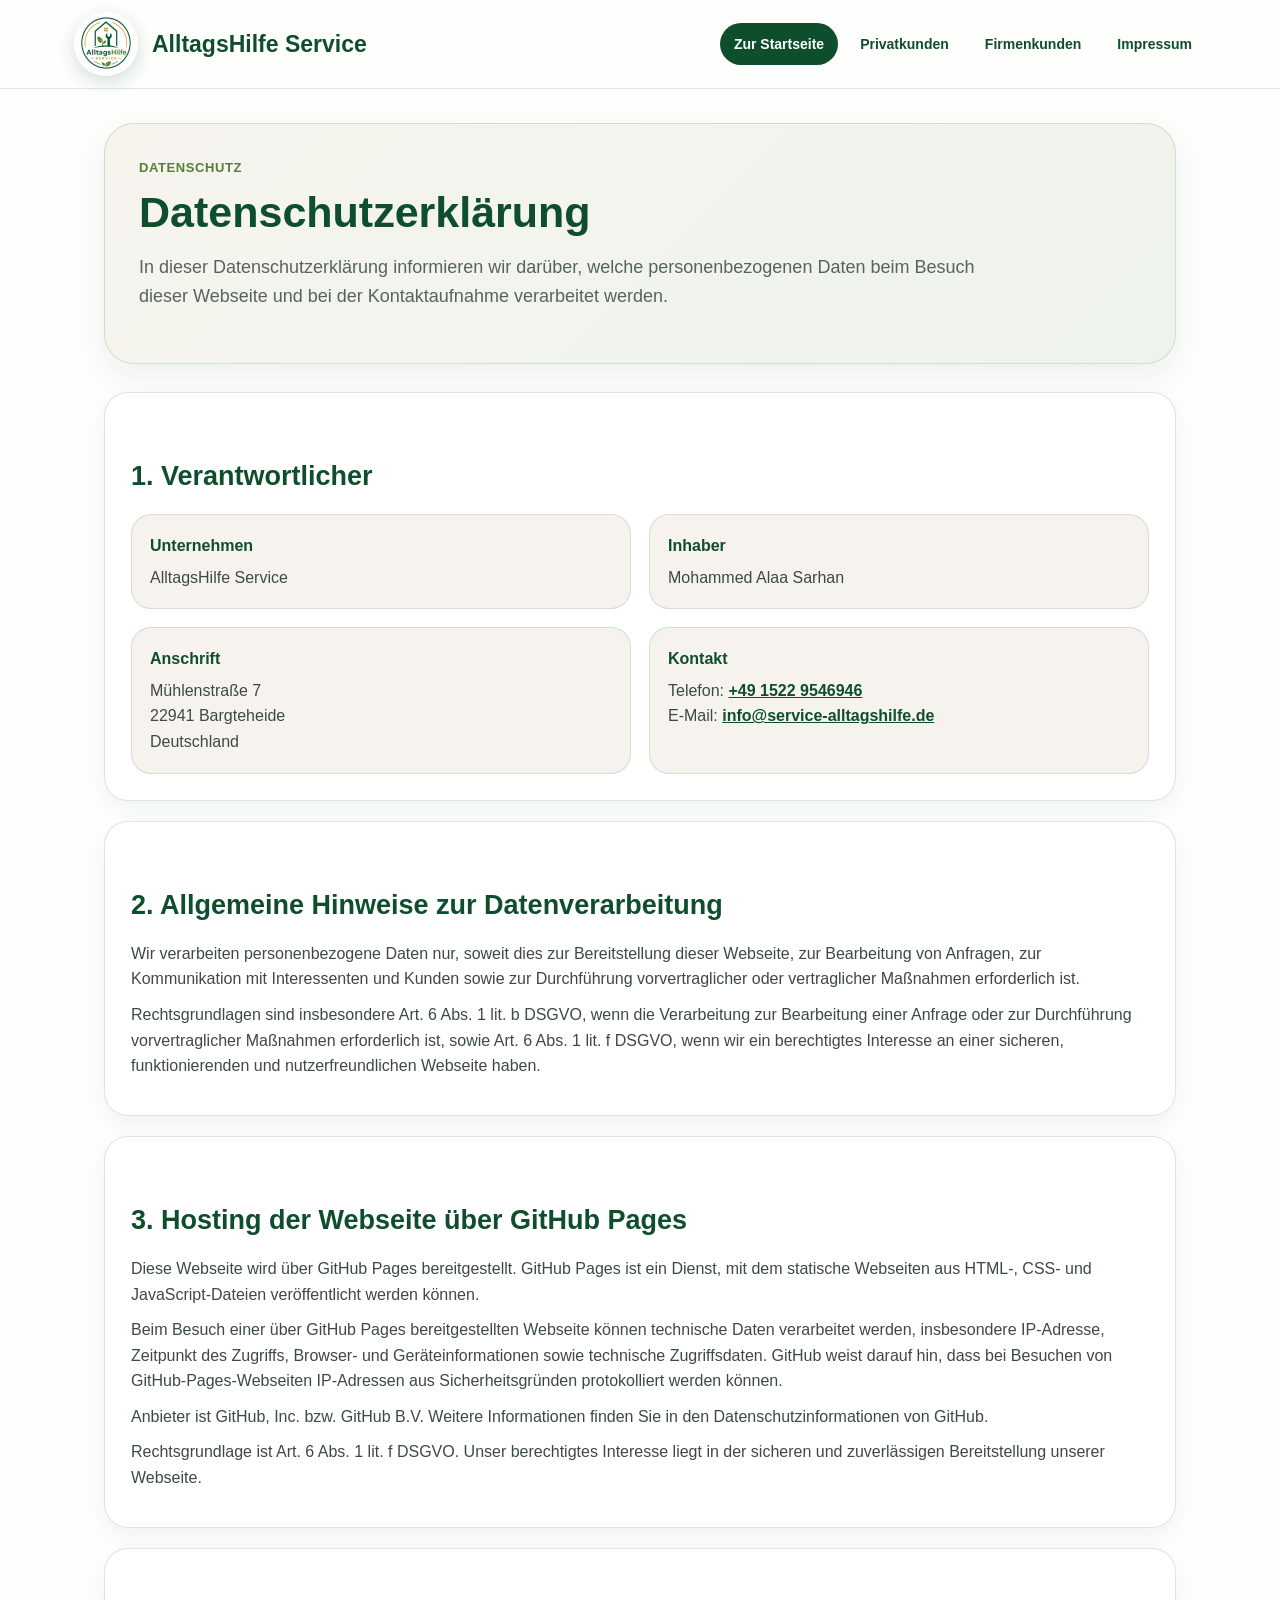
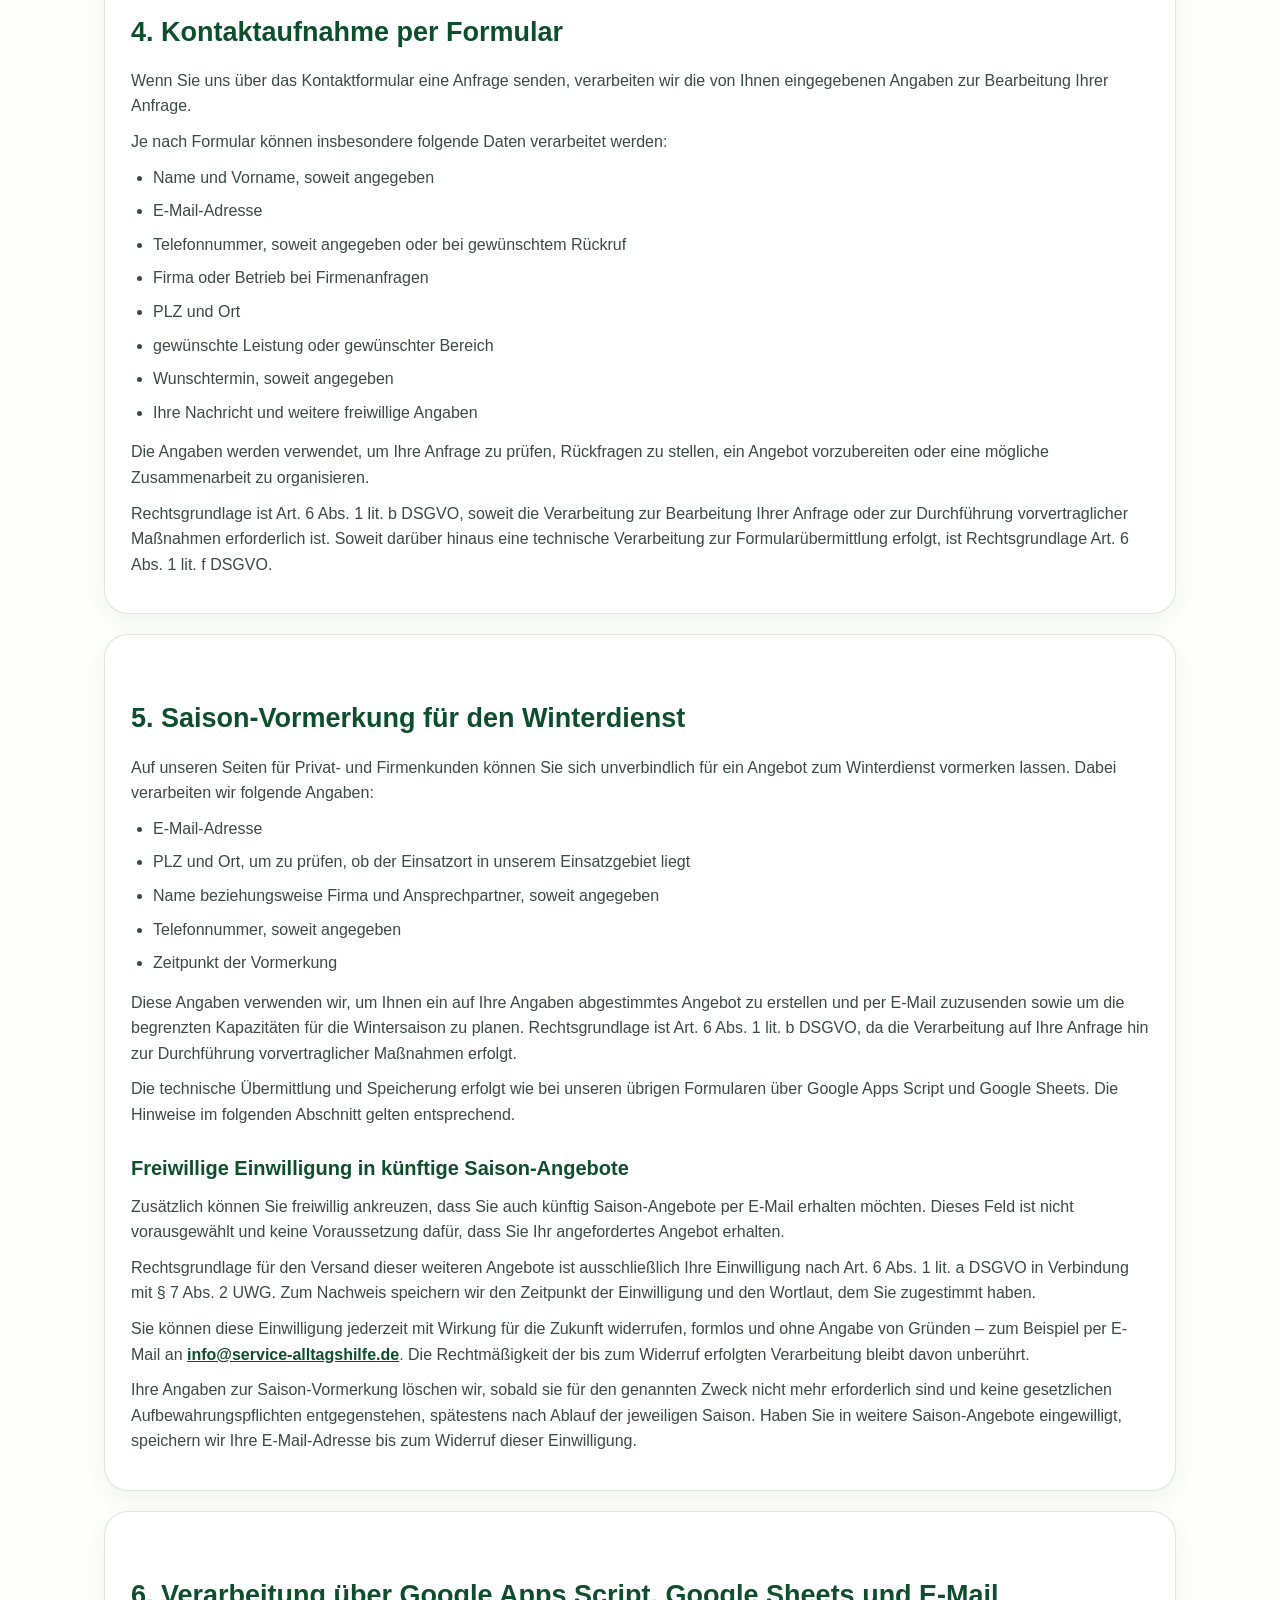
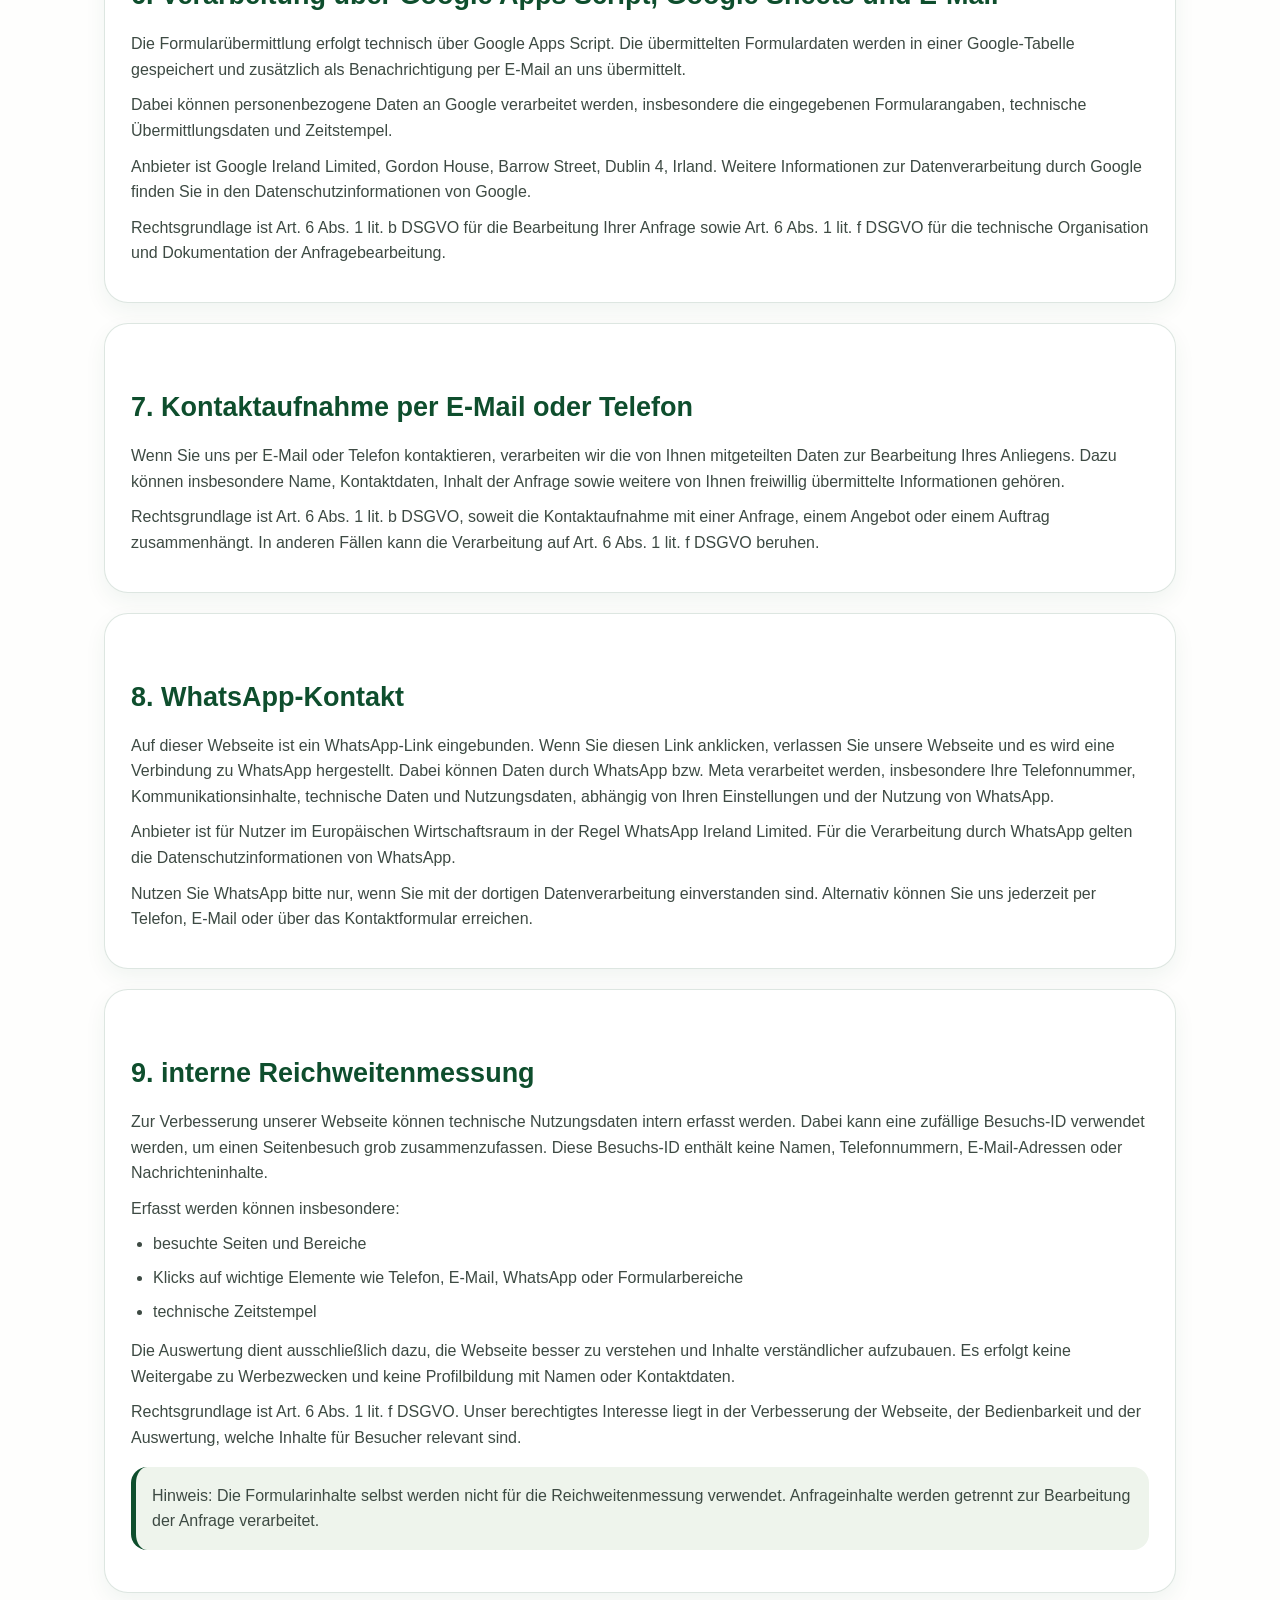
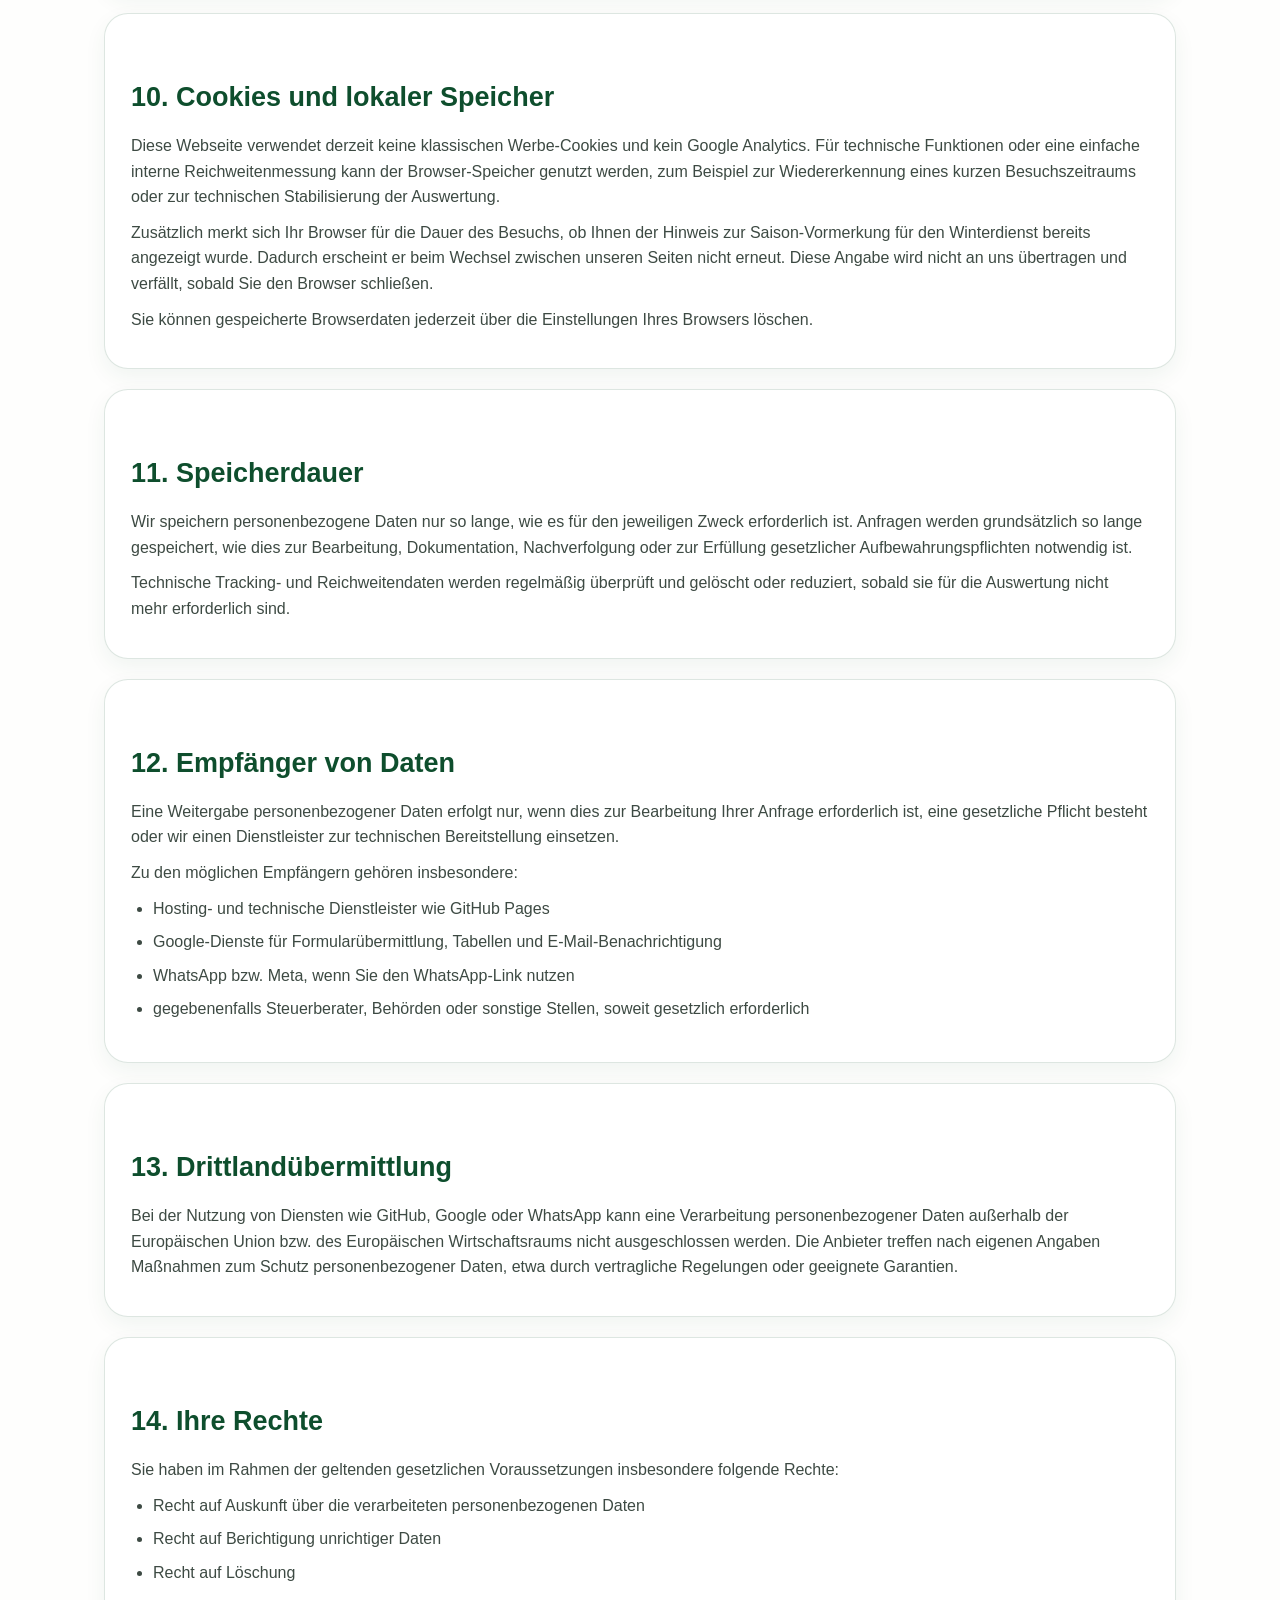
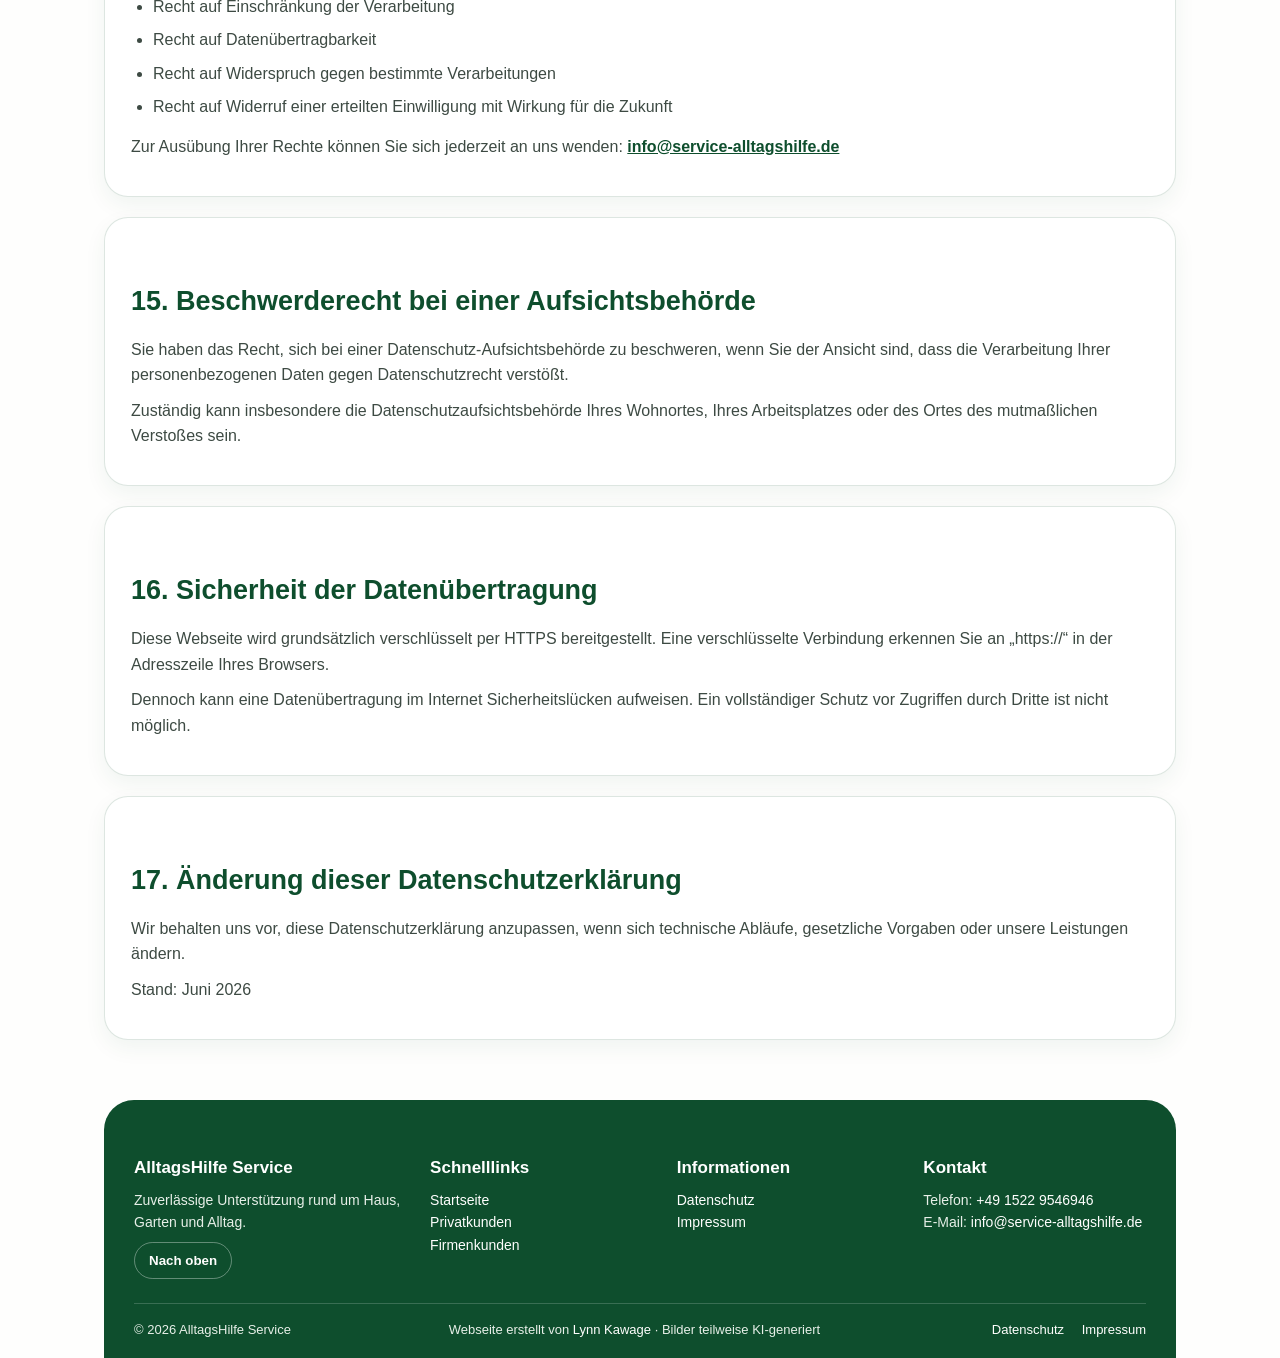
==== commit e56019c1: "Bereichskarten ausgewogen, Winterdienst statt Laub, Stellenseite Die Kernkarte wirkte weiter wie ein" ====
--- a/datenschutz/index.html
+++ b/datenschutz/index.html
@@ -117,16 +117,15 @@
 </section>
 
 <section class="legal-card">
-  <h2>5. Saison-Vormerkung für Laubentfernung und Winterdienst</h2>
-  <p>
-    Auf unseren Seiten für Privat- und Firmenkunden können Sie sich unverbindlich für ein Angebot zur Laubentfernung und zum Winterdienst vormerken lassen. Dabei verarbeiten wir folgende Angaben:
+  <h2>5. Saison-Vormerkung für den Winterdienst</h2>
+  <p>
+    Auf unseren Seiten für Privat- und Firmenkunden können Sie sich unverbindlich für ein Angebot zum Winterdienst vormerken lassen. Dabei verarbeiten wir folgende Angaben:
   </p>
   <ul>
     <li>E-Mail-Adresse</li>
     <li>PLZ und Ort, um zu prüfen, ob der Einsatzort in unserem Einsatzgebiet liegt</li>
     <li>Name beziehungsweise Firma und Ansprechpartner, soweit angegeben</li>
     <li>Telefonnummer, soweit angegeben</li>
-    <li>Ihre Angabe, ob Sie Interesse an Laubentfernung, Winterdienst oder beidem haben</li>
     <li>Zeitpunkt der Vormerkung</li>
   </ul>
   <p>
@@ -218,7 +217,7 @@
     Diese Webseite verwendet derzeit keine klassischen Werbe-Cookies und kein Google Analytics. Für technische Funktionen oder eine einfache interne Reichweitenmessung kann der Browser-Speicher genutzt werden, zum Beispiel zur Wiedererkennung eines kurzen Besuchszeitraums oder zur technischen Stabilisierung der Auswertung.
   </p>
   <p>
-    Zusätzlich merkt sich Ihr Browser für die Dauer des Besuchs, ob Ihnen der Hinweis zur Saison-Vormerkung für Laubentfernung und Winterdienst bereits angezeigt wurde. Dadurch erscheint er beim Wechsel zwischen unseren Seiten nicht erneut. Diese Angabe wird nicht an uns übertragen und verfällt, sobald Sie den Browser schließen.
+    Zusätzlich merkt sich Ihr Browser für die Dauer des Besuchs, ob Ihnen der Hinweis zur Saison-Vormerkung für den Winterdienst bereits angezeigt wurde. Dadurch erscheint er beim Wechsel zwischen unseren Seiten nicht erneut. Diese Angabe wird nicht an uns übertragen und verfällt, sobald Sie den Browser schließen.
   </p>
   <p>
     Sie können gespeicherte Browserdaten jederzeit über die Einstellungen Ihres Browsers löschen.
